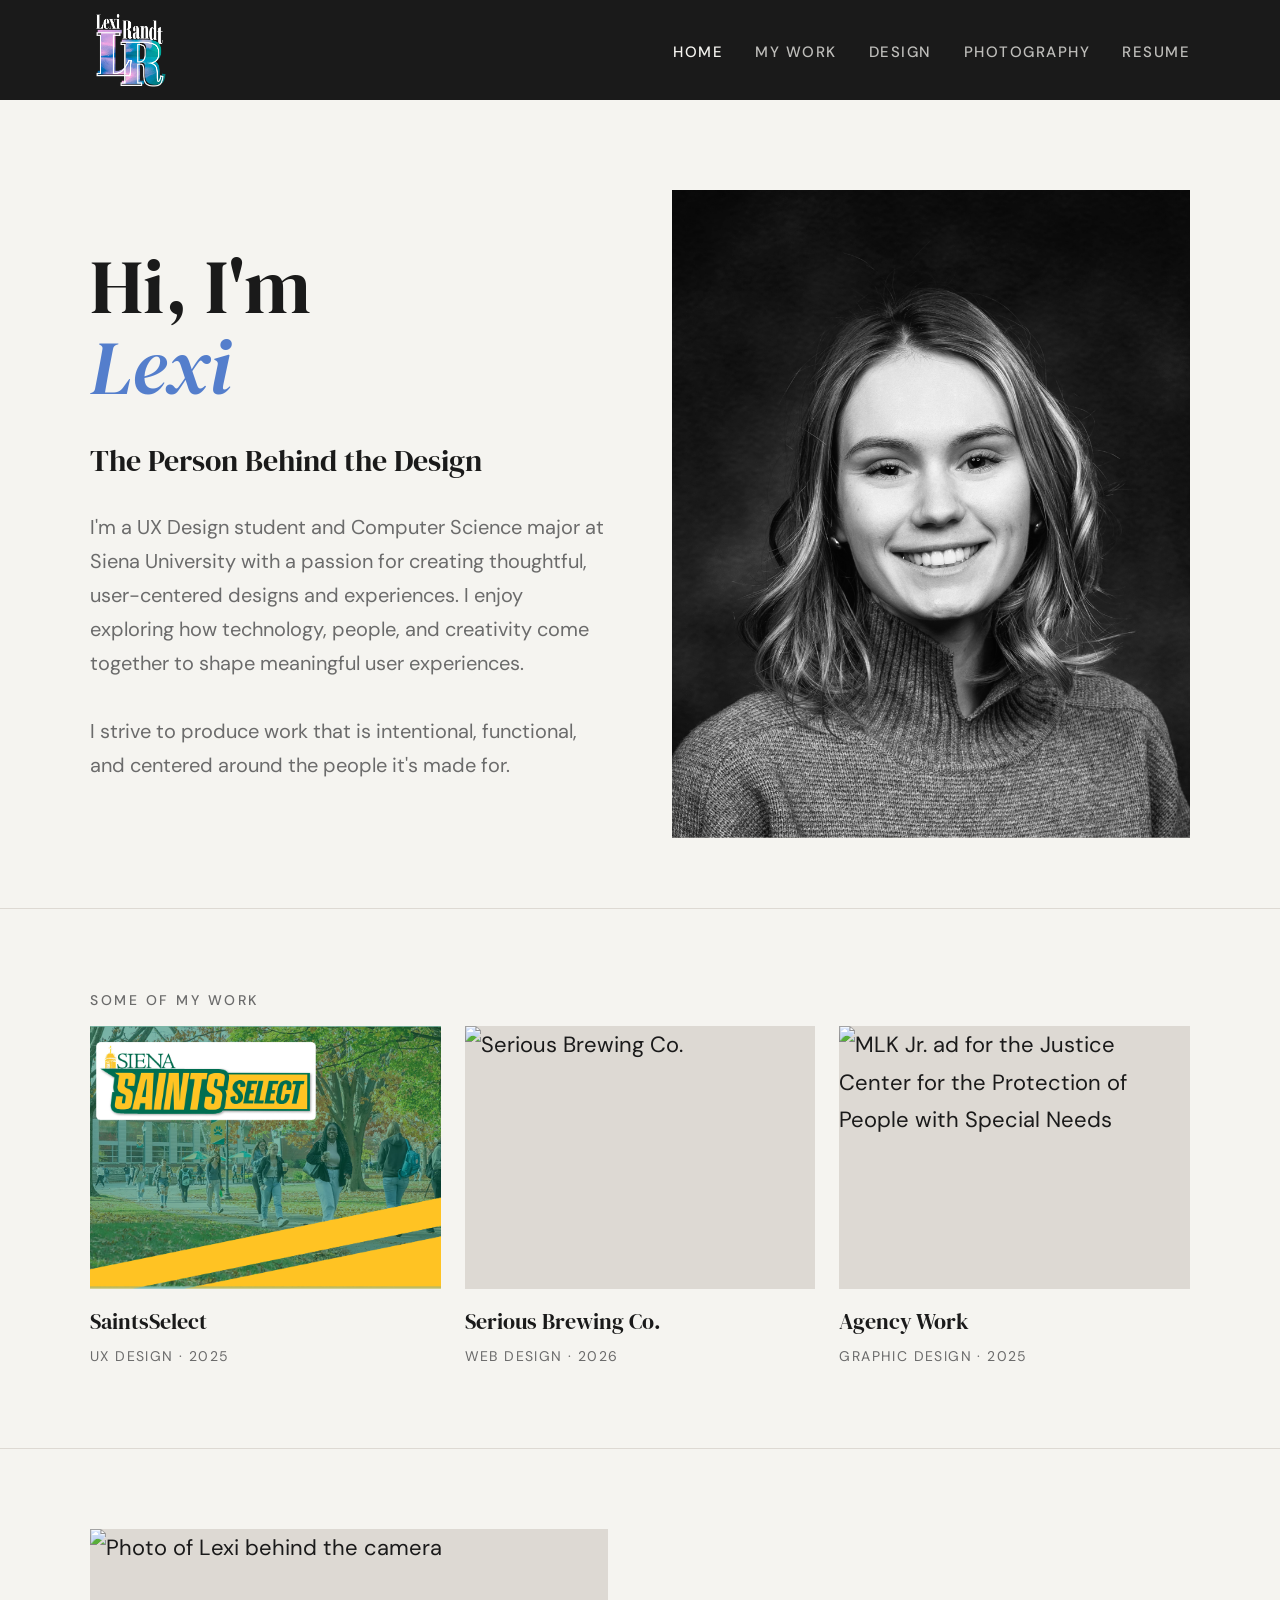
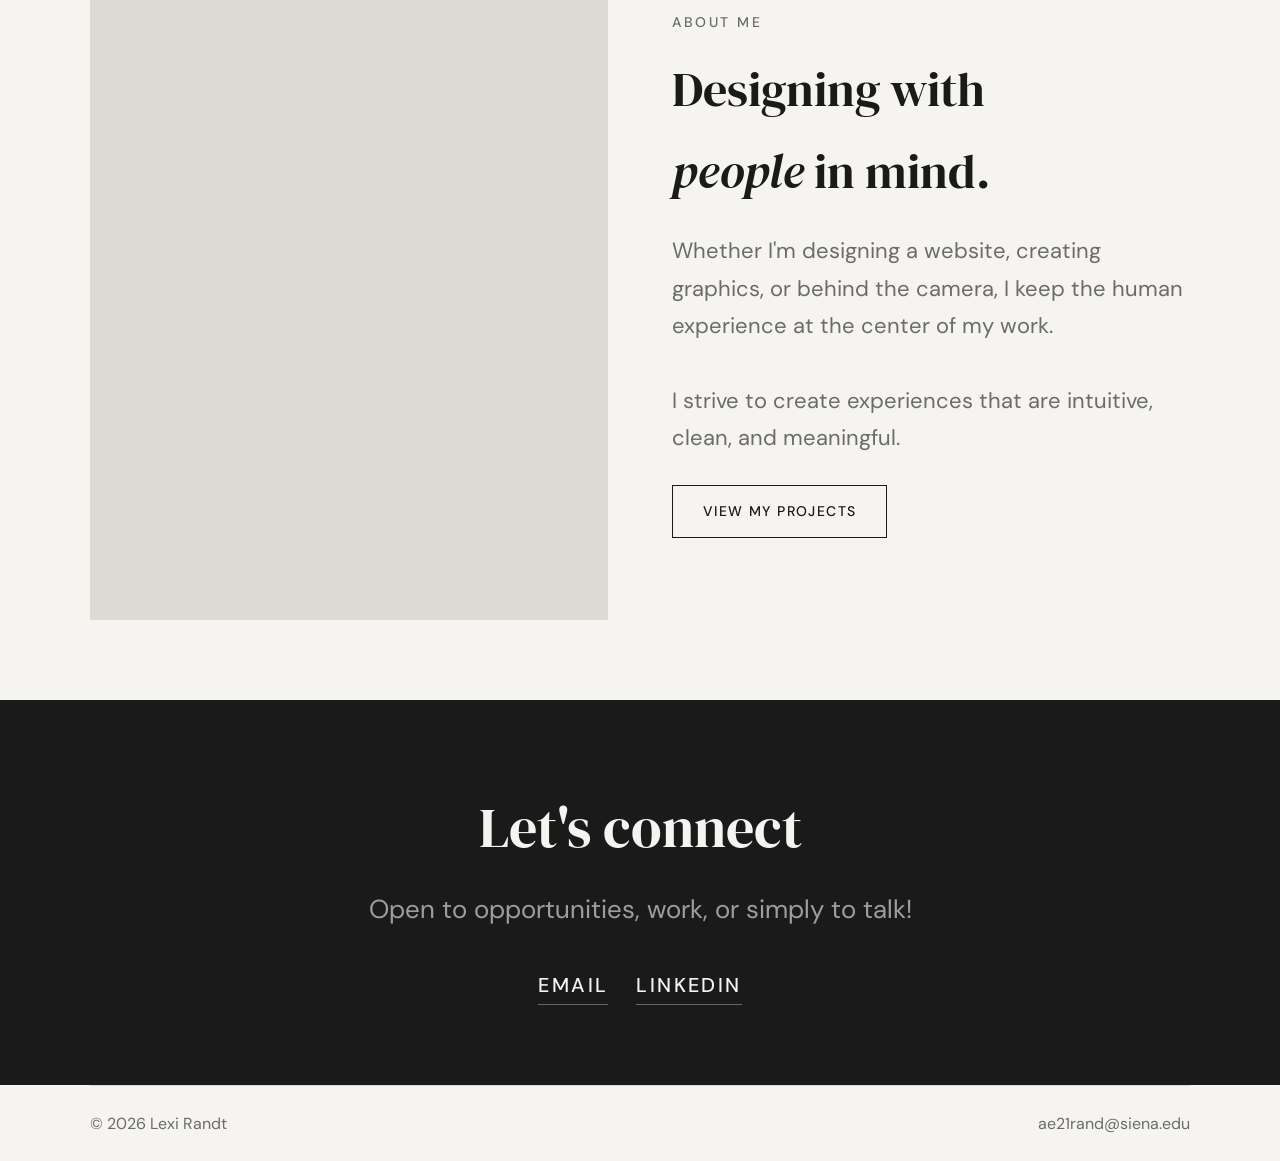
==== index.html @ 67b13022 "Changed to all webp." ====
<!DOCTYPE html>
<html lang="en">

<head>
  <meta charset="UTF-8" />
  <meta name="viewport" content="width=device-width, initial-scale=1.0" />
  <title>Lexi Randt - Portfolio</title>
  <link rel="preconnect" href="https://fonts.googleapis.com" />
  <link rel="preconnect" href="https://fonts.gstatic.com" crossorigin />
  <link
    href="https://fonts.googleapis.com/css2?family=DM+Serif+Display:ital@0;1&family=DM+Sans:wght@300;400;500&display=swap"
    rel="stylesheet" />
  <link rel="stylesheet" href="style.css" />
</head>

<body>

  <!-- Things to fix:
   - add e-mail & LinkedIn logos
   -->


  <!-- ===================== NAVIGATION ===================== -->
  <nav class="nav">
    <div class="nav__inner">

      <a class="nav__logo" href="index.html" aria-label="Home">
        <img src="images/logo.png" alt="Lexi Randt" style="height: 80px; width: auto; display: block;" />
      </a>
      <!-- <a class="nav__logo" href="index.html">Lexi Randt</a> -->

      <ul class="nav__links" id="navLinks">
        <li><a href="index.html">Home</a></li>
        <li><a href="projects.html">My work</a></li>
        <li><a href="graphic-design.html">Design</a></li>
        <li><a href="photography.html">Photography</a></li>
        <li><a href="randt-resume.html">Resume</a></li>
      </ul>
      <button class="nav__toggle" id="navToggle" aria-label="Toggle menu">
        <span></span><span></span><span></span>
      </button>
    </div>
  </nav>


  <!-- ===================== HERO =====================
       Edit: name, tagline, bio, and photo src.
  ================================================== -->
  <section class="hero">
    <div class="container">
      <div class="hero__inner">

        <div class="hero__text">
          <h1 class="hero__name">
            Hi, I'm<br>
            <em>Lexi</em>
          </h1>
          <p class="hero__tagline">The Person Behind the Design</p>
          <p class="hero__bio">
            I'm a UX Design student and Computer Science major at Siena University with a passion for creating
            thoughtful, user-centered designs and experiences. I enjoy exploring how technology, people, and creativity come
            together to shape meaningful user experiences.<br><br>

            I strive to produce work that is intentional, functional, and centered around the people it's made for.
          </p>
        </div>

        <div class="hero__photo">
          <img src="images/Lexi-Headshot.webp" alt="Lexi Randt Headshot Photo" />
        </div>

      </div>
    </div>
  </section>


  <!-- ===================== FEATURED PROJECTS =====================
       A 3-column preview grid. Duplicate a .work-card to add more.
       Each card links to its own project page.
  ============================================================== -->
  <section class="section">
    <div class="container">

      <p class="label">Some of my work</p>

      <div class="work-grid">

        <!-- Project card — duplicate this block for each project -->
        <a class="work-card" href="saints-select.html">
          <div class="work-card__img">
            <img src="images/Hero-Images/SaintsSelect-Hero-Image.webp" alt="SaintsSelect" />
          </div>
          <h2 class="work-card__title">SaintsSelect</h2>
          <p class="work-card__tag">UX Design · 2025</p>
        </a>

        <a class="work-card" href="serious-brewing.html">
          <div class="work-card__img">
            <img src="images/Hero-Images/SB-Hero-Image.webp" alt="Serious Brewing Co." />
          </div>
          <h2 class="work-card__title">Serious Brewing Co.</h2>
          <p class="work-card__tag">Web Design · 2026</p>
        </a>

        <a class="work-card" href="justice-center.html">
          <div class="work-card__img">
            <img src="images/Hero-Images/JC-Hero-Image.webp"
              alt="MLK Jr. ad for the Justice Center for the Protection of People with Special Needs" />
          </div>
          <h2 class="work-card__title">Agency Work</h2>
          <p class="work-card__tag">Graphic Design · 2025</p>
        </a>

      </div>

    </div>
  </section>

  <hr class="divider" />


  <!-- ===================== ABOUT SNIPPET =====================
       Edit: heading, body text, photo, and button link.
  =========================================================== -->
  <section class="section">
    <div class="container">
      <div class="about">

        <div class="about__photo">
          <img src="images/Lexi-taking-photo.webp" alt="Photo of Lexi behind the camera" />
        </div>

        <div>
          <p class="label">About Me</p>
          <h2 class="about__heading">Designing with <br> <i>people</i> in mind.</h2>
          <p class="about__body">
            Whether I'm designing a website, creating graphics, or behind the camera, I keep the human experience at
            the center of my work.<br><br> I strive to create experiences that are intuitive, clean, and meaningful.
          </p>
          <a class="btn" href="projects.html">View my projects</a>
        </div>

      </div>
    </div>
  </section>


  <!-- ===================== CONNECT ===================== -->
  <section class="connect">
    <div class="container">
      <h2 class="connect__heading">Let's connect</h2>
      <p class="connect__sub">Open to opportunities, work, or simply to talk!</p>
      <div class="connect__links">
        <a class="connect__link" href="mailto:ae21rand@siena.edu">Email</a>
        <a class="connect__link" href="https://www.linkedin.com/in/lexi-r-291688350" target="_blank">LinkedIn</a>
      </div>
    </div>
  </section>


  <!-- ===================== FOOTER ===================== -->
  <footer class="footer container">
    <span>© 2026 Lexi Randt</span>
    <a href="mailto:ae21rand@siena.edu">ae21rand@siena.edu</a>
  </footer>


  <script src="main.js"></script>
</body>

</html>
---- style.css ----
/* ============================================================
   DESIGN TOKENS
   Edit these to restyle the whole site at once.
============================================================ */
:root {
  --color-bg:       #f5f4f0;
  --color-text:     #1a1a1a;
  --color-muted:    #6b6b6b;
  --color-accent:   #547ecc;
  --color-border:   #ddd9d3;
  --color-nav-bg:   #1a1a1a;
  --color-nav-text: #f5f4f0;

  --font-display: 'DM Serif Display', Georgia, serif;
  --font-body:    'DM Sans', system-ui, sans-serif;

  --width-wide: 1100px;  /* homepage, nav, projects grid */
  --width-text:  740px;  /* case study body text */
  --nav-height:   100px;
  --gap-section:  80px;
}


/* ============================================================
   RESET & BASE
============================================================ */
*, *::before, *::after { box-sizing: border-box; margin: 0; padding: 0; }
html { scroll-behavior: smooth; }
body {
  font-family: var(--font-body);
  background: var(--color-bg);
  color: var(--color-text);
  font-size: 22px;
  line-height: 1.7;
}
img { display: block; max-width: 100%; }
a   { color: var(--color-accent); text-decoration: none; }
a:hover { text-decoration: underline; }


/* ============================================================
   LAYOUT UTILITIES
============================================================ */
.container      { width: 90%; max-width: var(--width-wide); margin: 0 auto; }
.container--text { width: 90%; max-width: var(--width-text); margin: 0 auto; }
.section        { padding: var(--gap-section) 0; }
.divider        { border: none; border-top: 1px solid var(--color-border); }
.label {
  font-size: 14px;
  font-weight: 500;
  letter-spacing: 0.18em;
  text-transform: uppercase;
  color: var(--color-muted);
  margin-bottom: 14px;
}


/* ============================================================
   NAVIGATION
   Copy this HTML block to every page — styles live here.

   <nav class="nav">
     <div class="nav__inner">
       <a class="nav__logo" href="index.html">Your Name</a>
       <ul class="nav__links" id="navLinks">
         <li><a href="index.html">Home</a></li>
         <li><a href="projects.html">Projects</a></li>
         <li><a href="photography.html">Photography</a></li>
       </ul>
       <button class="nav__toggle" id="navToggle" aria-label="Toggle menu">
         <span></span><span></span><span></span>
       </button>
     </div>
   </nav>
============================================================ */
.nav {
  position: sticky;
  top: 0;
  z-index: 100;
  height: var(--nav-height);
  background: var(--color-nav-bg);
  display: flex;
  align-items: center;
}
.nav__inner {
  display: flex;
  align-items: center;
  justify-content: space-between;
  width: 90%;
  max-width: var(--width-wide);
  margin: 0 auto;
}
.nav__logo {
  display: flex;
  align-items: center;
  flex-shrink: 0;
}
/* Favicon / logo image in the navbar */
.nav__logo img {
  height: 36px;       /* adjust to taste */
  width: auto;
  display: block;
  /*filter: brightness(0) invert(1);  makes a dark image white — remove if your logo is already light */
}
.nav__logo:hover { opacity: 0.8; text-decoration: none; }
.nav__links { display: flex; gap: 32px; list-style: none; }
.nav__links a {
  font-size: 15px;
  font-weight: 500;
  letter-spacing: 0.1em;
  text-transform: uppercase;
  color: var(--color-nav-text);
  opacity: 0.75;
  transition: opacity 0.2s;
}
.nav__links a:hover,
.nav__links a.active { opacity: 1; text-decoration: none; }
.nav__toggle {
  display: none;
  flex-direction: column;
  gap: 5px;
  background: none;
  border: none;
  cursor: pointer;
  padding: 4px;
}
.nav__toggle span { display: block; width: 22px; height: 2px; background: var(--color-nav-text); }


/* ============================================================
   BUTTON
   <a class="btn" href="...">Label</a>
   Add .btn--light on dark backgrounds.
============================================================ */
.btn {
  display: inline-block;
  font-size: 14px;
  font-weight: 500;
  letter-spacing: 0.1em;
  text-transform: uppercase;
  padding: 14px 30px;
  border: 1.5px solid currentColor;
  color: var(--color-text);
  background: transparent;
  transition: background 0.2s, color 0.2s;
  cursor: pointer;
}
.btn:hover { background: var(--color-text); color: var(--color-bg); text-decoration: none; }
.btn--light { color: var(--color-bg); }
.btn--light:hover { background: var(--color-bg); color: var(--color-text); }


/* ============================================================
   CONNECT SECTION
   Copy this HTML block to every page.

   <section class="connect">
     <div class="container">
       <h2 class="connect__heading">Let's connect</h2>
       <p class="connect__sub">Open to opportunities, collabs, or just a chat 👋</p>
       <div class="connect__links">
         <a class="connect__link" href="mailto:you@email.com">Email</a>
         <a class="connect__link" href="https://linkedin.com/in/yourhandle" target="_blank">LinkedIn</a>
         <a class="connect__link" href="https://instagram.com/yourhandle" target="_blank">Instagram</a>
       </div>
     </div>
   </section>
============================================================ */
.connect {
  background: var(--color-text);
  color: var(--color-bg);
  padding: var(--gap-section) 0;
  text-align: center;
}
.connect__heading {
  font-family: var(--font-display);
  font-size: clamp(26px, 5vw, 56px);
  font-weight: 400;
  margin-bottom: 12px;
}
.connect__sub { font-size: 26px; opacity: 0.6; margin-bottom: 36px; }
.connect__links { display: flex; justify-content: center; gap: 28px; flex-wrap: wrap; }
.connect__link {
  font-size: 20px;
  font-weight: 500;
  letter-spacing: 0.12em;
  text-transform: uppercase;
  color: var(--color-bg);
  border-bottom: 1px solid rgba(245, 244, 240, 0.35);
  padding-bottom: 2px;
  transition: border-color 0.2s;
}
.connect__link:hover { border-color: var(--color-bg); text-decoration: none; }


/* ============================================================
   FOOTER
   Copy this HTML block to every page.

   <footer class="footer container">
     <span>© 2024 Your Name</span>
     <a href="mailto:you@email.com">you@email.com</a>
   </footer>
============================================================ */
.footer {
  display: flex;
  align-items: center;
  justify-content: space-between;
  padding: 24px 0;
  border-top: 1px solid var(--color-border);
  font-size: 16px;
  color: var(--color-muted);
}
.footer a { color: var(--color-muted); }
.footer a:hover { color: var(--color-text); text-decoration: none; }


/* ============================================================
   PLACEHOLDER
   Use while waiting for real images.
   <div class="img-placeholder">Label</div>
============================================================ */
.img-placeholder {
  background: linear-gradient(135deg, #e8e4dc, #d4cfc6);
  display: flex;
  align-items: center;
  justify-content: center;
  font-size: 15px;
  letter-spacing: 0.06em;
  color: var(--color-muted);
  min-height: 260px;
  width: 100%;
}


/* ============================================================
   HOME — HERO
   Two-column: text left, photo right.
============================================================ */
.hero {
  padding: 90px 0 70px;
  border-bottom: 1px solid var(--color-border);
}
.hero__inner {
  display: grid;
  grid-template-columns: 1fr 1fr;
  gap: 64px;
  align-items: center;
}
.hero__name {
  font-family: var(--font-display);
  font-size: clamp(40px, 6vw, 80px);
  font-weight: 400;
  line-height: 1.05;
  margin-bottom: 28px;
}
.hero__name em { font-style: italic; color: var(--color-accent); }
.hero__tagline {
  font-family: var(--font-display);
  font-size: clamp(20px, 2.5vw, 30px);
  font-weight: 400;
  margin-bottom: 24px;
}
.hero__bio { font-size: 20px; color: var(--color-muted); }
.hero__photo {
  aspect-ratio: 4 / 5;
  overflow: hidden;
  background: var(--color-border);
}
.hero__photo img { width: 100%; height: 100%; object-fit: cover; }


/* ============================================================
   HOME — WORK PREVIEW GRID
   A 3-column grid of project cards linking to projects.html
   or directly to individual project pages.
============================================================ */
.work-grid {
  display: grid;
  grid-template-columns: repeat(3, 1fr);
  gap: 24px;
}
.work-card { display: block; color: inherit; text-decoration: none; }
.work-card:hover .work-card__img img { transform: scale(1.04); }
.work-card__img {
  aspect-ratio: 4 / 3;
  overflow: hidden;
  background: var(--color-border);
  margin-bottom: 14px;
}
.work-card__img img { width: 100%; height: 100%; object-fit: cover; transition: transform 0.5s ease; }
.work-card__title { font-family: var(--font-display); font-size: 22px; font-weight: 400; margin-bottom: 4px; }
.work-card__tag   { font-size: 14px; letter-spacing: 0.1em; text-transform: uppercase; color: var(--color-muted); }


/* ============================================================
   HOME — ABOUT SNIPPET
============================================================ */
.about { display: grid; grid-template-columns: 1fr 1fr; gap: 64px; align-items: center; }
.about__heading { font-family: var(--font-display); font-size: clamp(28px, 4vw, 48px); font-weight: 400; margin-bottom: 20px; }
.about__body    { color: var(--color-muted); margin-bottom: 28px; }
.about__photo   { aspect-ratio: 3 / 4; overflow: hidden; background: var(--color-border); }
.about__photo img { width: 100%; height: 100%; object-fit: cover; }


/* ============================================================
   PROJECTS PAGE — page header
============================================================ */
.page-header {
  padding: 64px 0 48px;
  border-bottom: 1px solid var(--color-border);
}
.page-header h1 {
  font-family: var(--font-display);
  font-size: clamp(40px, 7vw, 80px);
  font-weight: 400;
  line-height: 1.05;
}
.page-header p {
  font-size: 16px;
  color: var(--color-muted);
  margin-top: 16px;
  max-width: 480px;
}


/* ============================================================
   PROJECTS PAGE — project list
   Each card is a full-width row: image left, text right.
   Duplicate .project-card blocks to add more projects.
============================================================ */
.project-list {
  display: flex;
  flex-direction: column;
}

.project-card {
  display: grid;
  grid-template-columns: 1fr 1fr;
  gap: 0;
  border-bottom: 1px solid var(--color-border);
  text-decoration: none;
  color: inherit;
  transition: background 0.2s;
}
.project-card:first-child { border-top: 1px solid var(--color-border); }
.project-card:hover { background: rgba(0,0,0,0.02); }
.project-card:hover .project-card__img img { transform: scale(1.03); }

.project-card__img {
  aspect-ratio: 16 / 9;
  overflow: hidden;
  background: var(--color-border);
}
.project-card__img img { width: 100%; height: 100%; object-fit: cover; transition: transform 0.5s ease; }

.project-card__info {
  display: flex;
  flex-direction: column;
  justify-content: center;
  padding: 48px 56px;
}
.project-card__date {
  font-size: 16px;
  font-weight: 500;
  letter-spacing: 0.18em;
  text-transform: uppercase;
  color: var(--color-muted);
  margin-bottom: 12px;
}
.project-card__title {
  font-family: var(--font-display);
  font-size: clamp(26px, 3vw, 40px);
  font-weight: 400;
  line-height: 1.15;
  margin-bottom: 16px;
}
.project-card__desc {
  font-size: 15px;
  color: var(--color-muted);
  line-height: 1.7;
  margin-bottom: 24px;
}
.project-card__link {
  font-size: 12px;
  font-weight: 500;
  letter-spacing: 0.12em;
  text-transform: uppercase;
  color: var(--color-accent);
  display: flex;
  align-items: center;
  gap: 6px;
}
.project-card__link::after { content: '→'; }

/* Alternate: image on right for even-numbered cards */
.project-card:nth-child(even) .project-card__img  { order: 2; }
.project-card:nth-child(even) .project-card__info { order: 1; }


/* ============================================================
   PROJECT CASE STUDY — hero image
============================================================ */
.project-hero { width: 100%; max-height: 500px; overflow: hidden; background: var(--color-border); }
.project-hero img { width: 100%; height: 100%; object-fit: cover; }


/* ============================================================
   PROJECT CASE STUDY — title & meta
============================================================ */
.project-title { padding: 60px 0 48px; border-bottom: 1px solid var(--color-border); }
.project-title h1 {
  font-family: var(--font-display);
  font-size: clamp(36px, 6vw, 64px);
  font-weight: 400;
  line-height: 1.1;
  margin-bottom: 32px;
}
.project-meta { display: grid; grid-template-columns: 1fr 1fr; gap: 32px; }
.project-meta__overview { font-size: 18px; color: var(--color-muted); line-height: 1.75; }
.project-meta__details  { font-size: 16px; color: var(--color-muted); line-height: 1.9; }
.project-meta__details strong {
  display: block;
  font-size: 16px;
  font-weight: 500;
  letter-spacing: 0.15em;
  text-transform: uppercase;
  color: var(--color-text);
  margin-top: 20px;
  margin-bottom: 2px;
}
.project-meta__details strong:first-child { margin-top: 0; }


/* ============================================================
   PROJECT CASE STUDY — pull quote
============================================================ */
.pull-quote {
  padding: 64px 0;
  border-top: 1px solid var(--color-border);
  border-bottom: 1px solid var(--color-border);
}
.pull-quote blockquote {
  font-family: var(--font-display);
  font-size: clamp(24px, 4vw, 40px);
  font-style: italic;
  font-weight: 400;
  line-height: 1.3;
  max-width: 680px;
  margin: 0 auto;
  text-align: center;
}
.pull-quote blockquote::before { content: '\201C'; color: var(--color-accent); font-size: 1.2em; vertical-align: -0.2em; margin-right: 4px; }
.pull-quote blockquote::after  { content: '\201D'; color: var(--color-accent); font-size: 1.2em; vertical-align: -0.2em; margin-left: 4px; }
.pull-quote cite {
  display: block;
  margin-top: 20px;
  font-style: normal;
  font-size: 17px;
  letter-spacing: 0.1em;
  text-transform: uppercase;
  color: var(--color-muted);
}


/* ============================================================
   PROJECT CASE STUDY — body text (prose)
   Wrap all written content in <div class="prose">
============================================================ */
.prose h2 {
  font-family: var(--font-display);
  font-size: clamp(22px, 3vw, 32px);
  font-weight: 400;
  line-height: 1.25;
  margin-top: 56px;
  margin-bottom: 18px;
}
.prose h2:first-child { margin-top: 0; }
.prose p  { color: var(--color-muted); margin-bottom: 20px; line-height: 1.8; }
.prose ul { list-style: none; padding: 0; margin-bottom: 20px; }
.prose ul li {
  position: relative;
  padding-left: 20px;
  color: var(--color-muted);
  margin-bottom: 10px;
}
.prose ul li::before { content: '—'; position: absolute; left: 0; color: var(--color-accent); }
.prose strong { color: var(--color-text); font-weight: 500; }


/* ============================================================
   PROJECT CASE STUDY — image layouts

   A) .img-full       — spans full page width
   B) .img-contained  — stays within the text column
   C) .img-pair       — two images side by side
   .img-caption       — caption under any image block
============================================================ */
.img-full { width: 100%; overflow: hidden; background: var(--color-border); margin: 44px 0; }
.img-full img { width: 100%; object-fit: cover; }

.img-contained { overflow: hidden; background: var(--color-border); margin: 44px 0; }
.img-contained img { width: 100%; object-fit: cover; }

.img-pair { display: grid; grid-template-columns: 1fr 1fr; gap: 16px; margin: 44px 0; }
.img-pair__item { overflow: hidden; background: var(--color-border); }
.img-pair__item img { width: 100%; height: 100%; object-fit: cover; }

.img-caption {
  font-size: 13px;
  color: var(--color-muted);
  text-align: center;
  margin-top: -28px;
  margin-bottom: 44px;
}


/* ============================================================
   PROJECT CASE STUDY — next project link
============================================================ */
.next-project {
  display: flex;
  align-items: center;
  justify-content: space-between;
  gap: 32px;
  padding: 56px 0;
  border-top: 1px solid var(--color-border);
}
.next-project a { text-decoration: none; }
.next-project__label {
  font-size: 14px;
  font-weight: 500;
  letter-spacing: 0.18em;
  text-transform: uppercase;
  color: var(--color-muted);
  margin-bottom: 8px;
}
.next-project__title {
  font-family: var(--font-display);
  font-size: clamp(24px, 4vw, 40px);
  font-weight: 400;
  color: var(--color-text);
  transition: color 0.2s;
}
.next-project a:hover .next-project__title { color: var(--color-accent); }
.next-project__arrow { font-size: 32px; color: var(--color-accent); flex-shrink: 0; }


/* ============================================================
   PHOTOGRAPHY PAGE
============================================================ */

/* Page header */
.photo-header {
  padding: 64px 0 48px;
  border-bottom: 1px solid var(--color-border);
}
.photo-header h1 {
  font-family: var(--font-display);
  font-size: clamp(40px, 7vw, 80px);
  font-weight: 400;
  line-height: 1.05;
}
.photo-header p {
  font-size: 22px;
  color: var(--color-muted);
  margin-top: 16px;
  max-width: 480px;
}

/* ── Category section ──────────────────────────────────────
   Each .photo-section groups a set of rows under a label.
   Duplicate the whole block to add a new category.
──────────────────────────────────────────────────────────── */
.photo-section {
  padding: 72px 0 0;
}
.photo-section:last-of-type {
  padding-bottom: 80px;
}

/* Category label + optional count */
.photo-section__header {
  display: flex;
  align-items: baseline;
  gap: 14px;
  margin-bottom: 32px;
  padding-bottom: 14px;
  border-bottom: 1px solid var(--color-border);
}
.photo-section__title {
  font-family: var(--font-display);
  font-size: clamp(24px, 3vw, 32px);
  font-weight: 400;
  line-height: 1;
}
.photo-section__count {
  font-size: 16px;
  font-weight: 500;
  letter-spacing: 0.14em;
  text-transform: uppercase;
  color: var(--color-muted);
}

/* ── Rows ──────────────────────────────────────────────────
   Each .photo-row is one horizontal unit.

   ONE image (full width):
     <div class="photo-row">
       <div class="photo-item"> … </div>
     </div>

   TWO images side by side:
     <div class="photo-row photo-row--two">
       <div class="photo-item"> … </div>
       <div class="photo-item"> … </div>
     </div>

   Gap between rows is controlled by --photo-gap.
──────────────────────────────────────────────────────────── */
.photo-rows {
  --photo-gap: 10px;
  display: flex;
  flex-direction: column;
  gap: var(--photo-gap);
}

.photo-row {
  display: grid;
  grid-template-columns: 1fr;
  gap: var(--photo-gap);
}
.photo-row--two {
  grid-template-columns: 1fr 1fr;
}

/* Individual photo cell — height controlled by aspect-ratio
   inline style on the .photo-item itself, e.g.:
     style="aspect-ratio: 3/2"   (landscape)
     style="aspect-ratio: 1/1"   (square)
     style="aspect-ratio: 2/3"   (portrait)
   Omit the style entirely to let the image's natural
   proportions determine the height. */
.photo-item {
  background: var(--color-border);
  position: relative;
  cursor: zoom-in;
  overflow: hidden;
}
/* Natural aspect ratio — image sets its own height */
.photo-item img {
  width: 100%;
  height: auto;
  display: block;
  transition: transform 0.55s ease;
}
.photo-item:hover img { transform: scale(1.025); }

/* ── Lightbox ───────────────────────────────────────────────
   Opens when any .photo-item is clicked.
   Close by clicking the backdrop, the × button, or Escape.
──────────────────────────────────────────────────────────── */
.photo-lightbox {
  display: none;
  position: fixed;
  inset: 0;
  z-index: 200;
  background: rgba(10, 10, 10, 0.95);
  align-items: center;
  justify-content: center;
  padding: 24px;
}
.photo-lightbox.is-open { display: flex; }

.photo-lightbox__img {
  max-width: 92vw;
  max-height: 92vh;
  width: auto;
  height: auto;
  object-fit: contain;
  display: block;
  box-shadow: 0 32px 80px rgba(0,0,0,0.6);
  cursor: default;
}

/* Caption under the image in the lightbox */
.photo-lightbox__caption {
  position: fixed;
  bottom: 24px;
  left: 50%;
  transform: translateX(-50%);
  color: rgba(245,244,240,0.6);
  font-size: 13px;
  letter-spacing: 0.06em;
  white-space: nowrap;
  pointer-events: none;
}

/* Prev / Next arrows */
.photo-lightbox__prev,
.photo-lightbox__next {
  position: fixed;
  top: 50%;
  transform: translateY(-50%);
  background: none;
  border: none;
  color: rgba(245,244,240,0.5);
  font-size: 36px;
  line-height: 1;
  cursor: pointer;
  padding: 16px;
  transition: color 0.2s;
  z-index: 201;
  user-select: none;
}
.photo-lightbox__prev { left: 12px; }
.photo-lightbox__next { right: 12px; }
.photo-lightbox__prev:hover,
.photo-lightbox__next:hover { color: #f5f4f0; }

/* Close button */
.photo-lightbox__close {
  position: fixed;
  top: 18px;
  right: 22px;
  background: none;
  border: none;
  color: rgba(245,244,240,0.6);
  font-size: 32px;
  line-height: 1;
  cursor: pointer;
  z-index: 201;
  transition: color 0.2s;
}
.photo-lightbox__close:hover { color: #f5f4f0; }

/* Optional caption — shown on hover at bottom of image */
.photo-item__caption {
  position: absolute;
  bottom: 0; left: 0; right: 0;
  padding: 10px 14px;
  background: rgba(26,26,26,0.55);
  color: #f5f4f0;
  font-size: 20px;
  letter-spacing: 0.04em;
  opacity: 0;
  transition: opacity 0.3s ease;
}
.photo-item:hover .photo-item__caption { opacity: 1; }



/* ============================================================
   GRAPHIC DESIGN PAGE — header
============================================================ */
.design-header {
  padding: 64px 0 48px;
  border-bottom: 1px solid var(--color-border);
}
.design-header h1 {
  font-family: var(--font-display);
  font-size: clamp(40px, 7vw, 80px);
  font-weight: 400;
  line-height: 1.05;
}
.design-header p {
  font-size: 22px;
  color: var(--color-muted);
  margin-top: 16px;
  max-width: 480px;
}


/* ============================================================
   GRAPHIC DESIGN PAGE — scroll feed
   A centred single-column feed. Each .design-piece is one
   item: image on top, caption below. Images display at their
   natural proportions — no cropping.

   Click any image to open the shared lightbox (same one used
   on the photography page — styles live in the photo-lightbox
   block above).
============================================================ */
.design-feed {
  max-width: 780px;       /* comfortable reading / viewing width */
  margin: 0 auto;
  padding: 64px 5% 80px;
  display: flex;
  flex-direction: column;
  gap: 72px;              /* space between pieces */
}

/* One piece: image + caption */
.design-piece {
  display: flex;
  flex-direction: column;
  gap: 16px;
}

/* The image — natural size, click to zoom */
.design-piece__img {
  cursor: zoom-in;
  overflow: hidden;
  background: var(--color-border);
  position: relative;
}
.design-piece__img img {
  width: 100%;
  height: auto;           /* natural proportions, no cropping */
  display: block;
  transition: transform 0.45s ease;
}
.design-piece__img:hover img { transform: scale(1.02); }

/* Subtle zoom hint on hover */
.design-piece__img::after {
  content: 'Click to enlarge';
  position: absolute;
  bottom: 12px;
  right: 14px;
  font-size: 14px;
  letter-spacing: 0.1em;
  text-transform: uppercase;
  color: #f5f4f0;
  background: rgba(26,26,26,0.55);
  padding: 5px 10px;
  opacity: 0;
  transition: opacity 0.3s ease;
  pointer-events: none;
}
.design-piece__img:hover::after { opacity: 1; }

/* Caption row: title left, tags right */
.design-piece__caption {
  display: flex;
  align-items: baseline;
  justify-content: space-between;
  gap: 16px;
  padding-top: 4px;
  border-top: 1px solid var(--color-border);
}
.design-piece__title {
  font-family: var(--font-display);
  font-size: 20px;
  font-weight: 400;
  color: var(--color-text);
}
.design-piece__meta {
  font-size: 14px;
  letter-spacing: 0.1em;
  text-transform: uppercase;
  color: var(--color-muted);
  white-space: nowrap;
  flex-shrink: 0;
}
/* Optional longer description below the title/meta row */
.design-piece__desc {
  font-size: 14px;
  color: var(--color-muted);
  line-height: 1.65;
  margin-top: 6px;
}

/* Section divider label inside the feed */
.design-feed__section {
  display: flex;
  align-items: center;
  gap: 16px;
  margin-bottom: -32px;   /* pull it closer to the first item after it */
}
.design-feed__section h2 {
  font-family: var(--font-display);
  font-size: clamp(20px, 2.5vw, 28px);
  font-weight: 400;
  white-space: nowrap;
}
.design-feed__section::after {
  content: '';
  flex: 1;
  height: 1px;
  background: var(--color-border);
}

/* ============================================================
   RESUME PAGE
============================================================ */

/* Page header */
.resume-header {
  padding: 64px 0 48px;
  border-bottom: 1px solid var(--color-border);
  display: flex;
  align-items: flex-end;
  justify-content: space-between;
  gap: 24px;
  flex-wrap: wrap;
}
.resume-header h1 {
  font-family: var(--font-display);
  font-size: clamp(40px, 7vw, 80px);
  font-weight: 400;
  line-height: 1;
}
.resume-header__download {
  font-size: 15px;
  font-weight: 500;
  letter-spacing: 0.1em;
  text-transform: uppercase;
  color: var(--color-muted);
  display: flex;
  align-items: center;
  gap: 6px;
  flex-shrink: 0;
  transition: color 0.2s;
}
.resume-header__download::before { content: '↓'; }
.resume-header__download:hover { color: var(--color-accent); text-decoration: none; }

/* PDF viewer — fills a comfortable portion of the viewport */
.resume-viewer {
  padding: 56px 0 80px;
}
.resume-viewer__frame {
  display: block;
  width: 100%;
  height: 85vh;         /* tall enough to read comfortably */
  min-height: 500px;
  border: 1px solid var(--color-border);
  background: #fff;
}

/* Fallback shown when the browser can't embed the PDF */
.resume-viewer__fallback {
  display: none;
  padding: 48px 32px;
  border: 1px solid var(--color-border);
  text-align: center;
}
.resume-viewer__fallback p {
  color: var(--color-muted);
  margin-bottom: 20px;
}


/* ============================================================
   TALL IMAGE PAGE
   For displaying a long vertical JPEG / PNG (e.g. a resume
   exported as an image, an infographic, a mood board).
============================================================ */
.tall-header {
  padding: 64px 0 48px;
  border-bottom: 1px solid var(--color-border);
  display: flex;
  align-items: flex-end;
  justify-content: space-between;
  gap: 24px;
  flex-wrap: wrap;
}
.tall-header h1 {
  font-family: var(--font-display);
  font-size: clamp(40px, 7vw, 80px);
  font-weight: 400;
  line-height: 1;
}
.tall-header__download {
  font-size: 15px;
  font-weight: 500;
  letter-spacing: 0.1em;
  text-transform: uppercase;
  color: var(--color-muted);
  display: flex;
  align-items: center;
  gap: 6px;
  flex-shrink: 0;
  transition: color 0.2s;
}
.tall-header__download::before { content: '↓'; }
.tall-header__download:hover { color: var(--color-accent); text-decoration: none; }

/* The image sits in a centred column, scrolls naturally */
.tall-viewer {
  padding: 56px 0 80px;
}
.tall-viewer__img {
  display: block;
  width: 100%;
  max-width: 900px;      /* comfortable reading width — adjust freely */
  height: auto;          /* natural height — no cropping */
  margin: 0 auto;
  border: 1px solid var(--color-border);
  box-shadow: 0 8px 40px rgba(0,0,0,0.08);
}


/* ============================================================
   RESPONSIVE — mobile at 768px
============================================================ */
@media (max-width: 768px) {
  :root { --gap-section: 56px; }

  /* Nav */
  .nav__links { display: none; }
  .nav__links.is-open {
    display: flex;
    flex-direction: column;
    position: absolute;
    top: var(--nav-height);
    left: 0; right: 0;
    background: var(--color-nav-bg);
    padding: 24px 5%;
    gap: 20px;
  }
  .nav__toggle { display: flex; }

  /* Home */
  .hero__inner  { grid-template-columns: 1fr; }
  .hero__photo  { order: -1; aspect-ratio: 4 / 3; }
  .work-grid    { grid-template-columns: 1fr; }
  .about        { grid-template-columns: 1fr; }
  .about__photo { order: -1; aspect-ratio: 4 / 3; }

  /* Projects list */
  .project-card {
    grid-template-columns: 1fr;
  }
  .project-card:nth-child(even) .project-card__img  { order: 0; }
  .project-card:nth-child(even) .project-card__info { order: 0; }
  .project-card__info { padding: 28px 24px; }

  /* Case study */
  .project-meta { grid-template-columns: 1fr; }
  .img-pair     { grid-template-columns: 1fr; }
  .next-project { flex-direction: column; align-items: flex-start; }

  /* Photography */
  .photo-row--two { grid-template-columns: 1fr; }
  .photo-section__header { flex-direction: column; gap: 4px; }

  /* Graphic design */
  .design-feed { padding: 40px 0 64px; }
  .design-piece__caption { flex-direction: column; gap: 4px; }
  .design-piece__meta { white-space: normal; }

  
  /* ----------- BACK TO TOP --------------- */
.back-to-top {
  display: inline-block;
  margin-top: 1rem;
  color: #006b54;
  text-decoration: underline;
  font-size: 20px;
  transition: color 0.2s ease;
  text-decoration: none;
  color: #202123;
}

.back-to-top:hover {
  color: #202123;
  cursor: pointer;
}
}
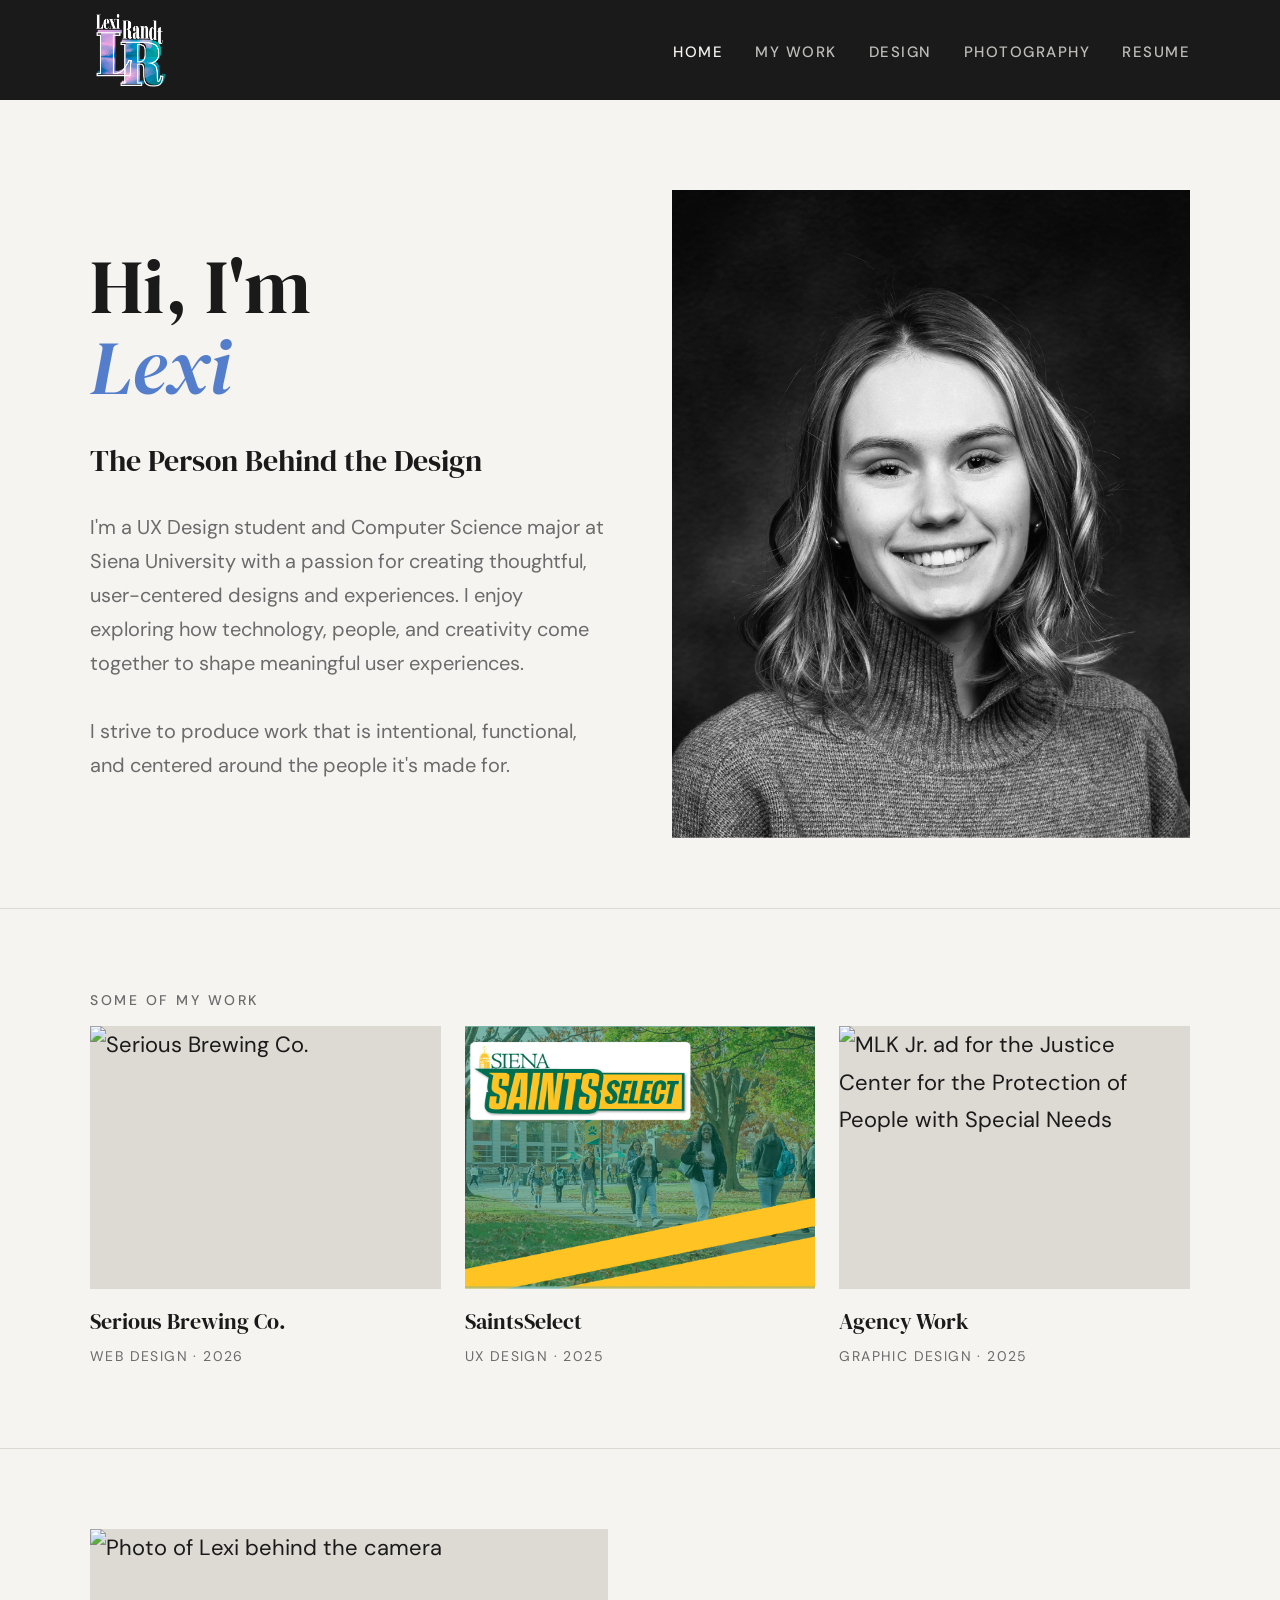
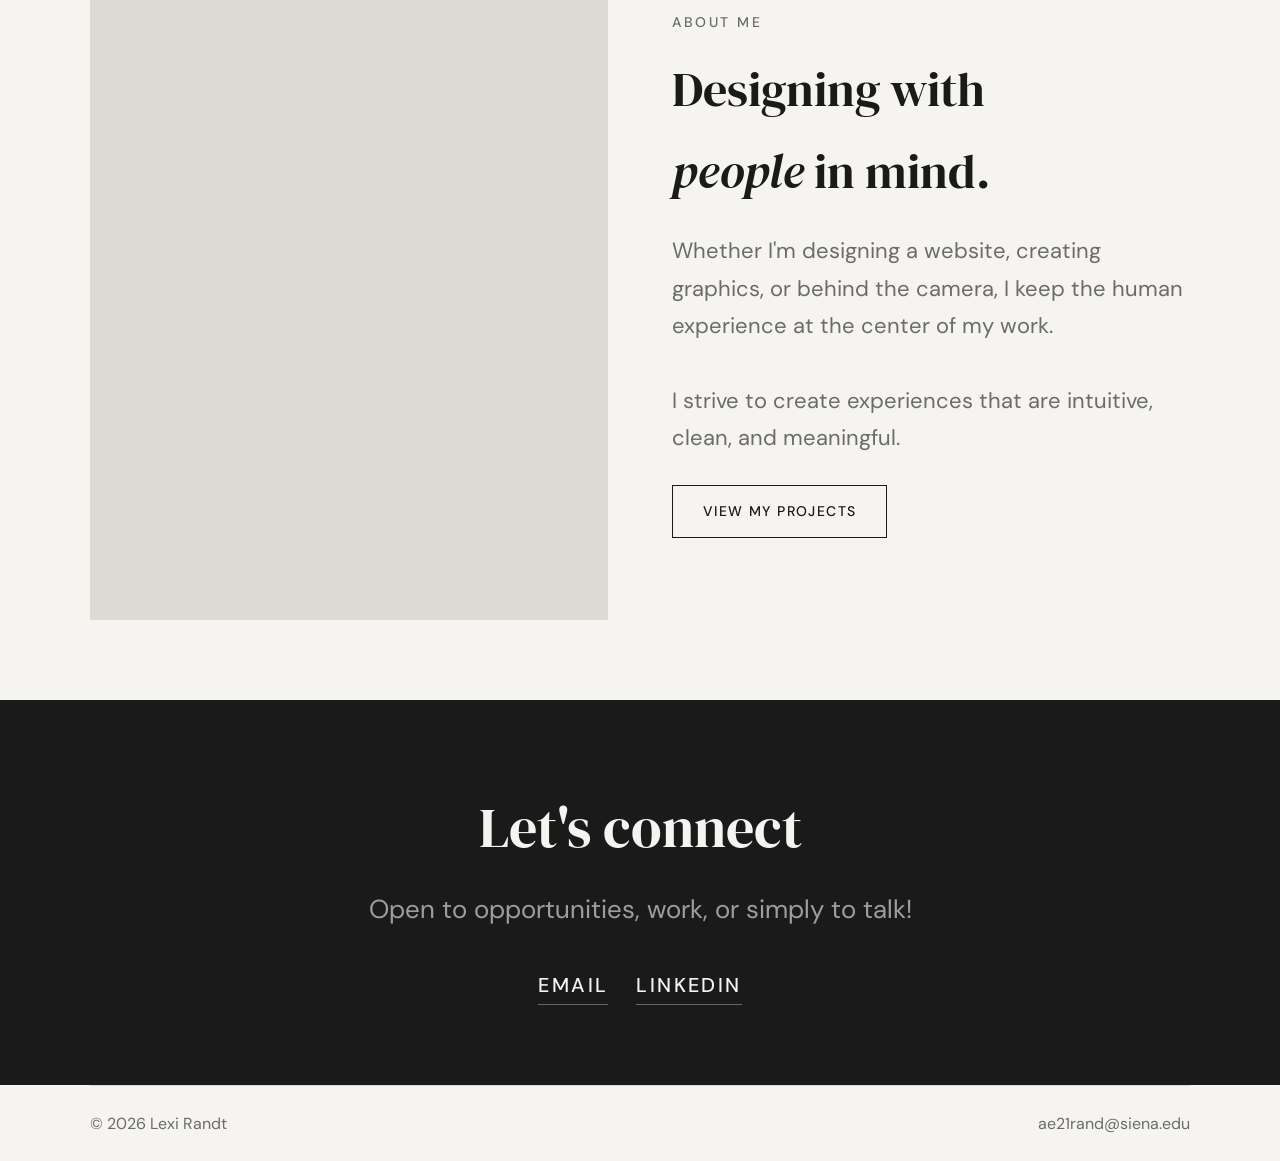
==== commit a2f28e47: "Switched order of projects" ====
--- a/index.html
+++ b/index.html
@@ -85,21 +85,20 @@
 
       <div class="work-grid">
 
-        <!-- Project card — duplicate this block for each project -->
+        <a class="work-card" href="serious-brewing.html">
+          <div class="work-card__img">
+            <img src="images/Hero-Images/SB-Hero-Image.webp" alt="Serious Brewing Co." />
+          </div>
+          <h2 class="work-card__title">Serious Brewing Co.</h2>
+          <p class="work-card__tag">Web Design · 2026</p>
+        </a>
+
         <a class="work-card" href="saints-select.html">
           <div class="work-card__img">
             <img src="images/Hero-Images/SaintsSelect-Hero-Image.webp" alt="SaintsSelect" />
           </div>
           <h2 class="work-card__title">SaintsSelect</h2>
           <p class="work-card__tag">UX Design · 2025</p>
-        </a>
-
-        <a class="work-card" href="serious-brewing.html">
-          <div class="work-card__img">
-            <img src="images/Hero-Images/SB-Hero-Image.webp" alt="Serious Brewing Co." />
-          </div>
-          <h2 class="work-card__title">Serious Brewing Co.</h2>
-          <p class="work-card__tag">Web Design · 2026</p>
         </a>
 
         <a class="work-card" href="justice-center.html">
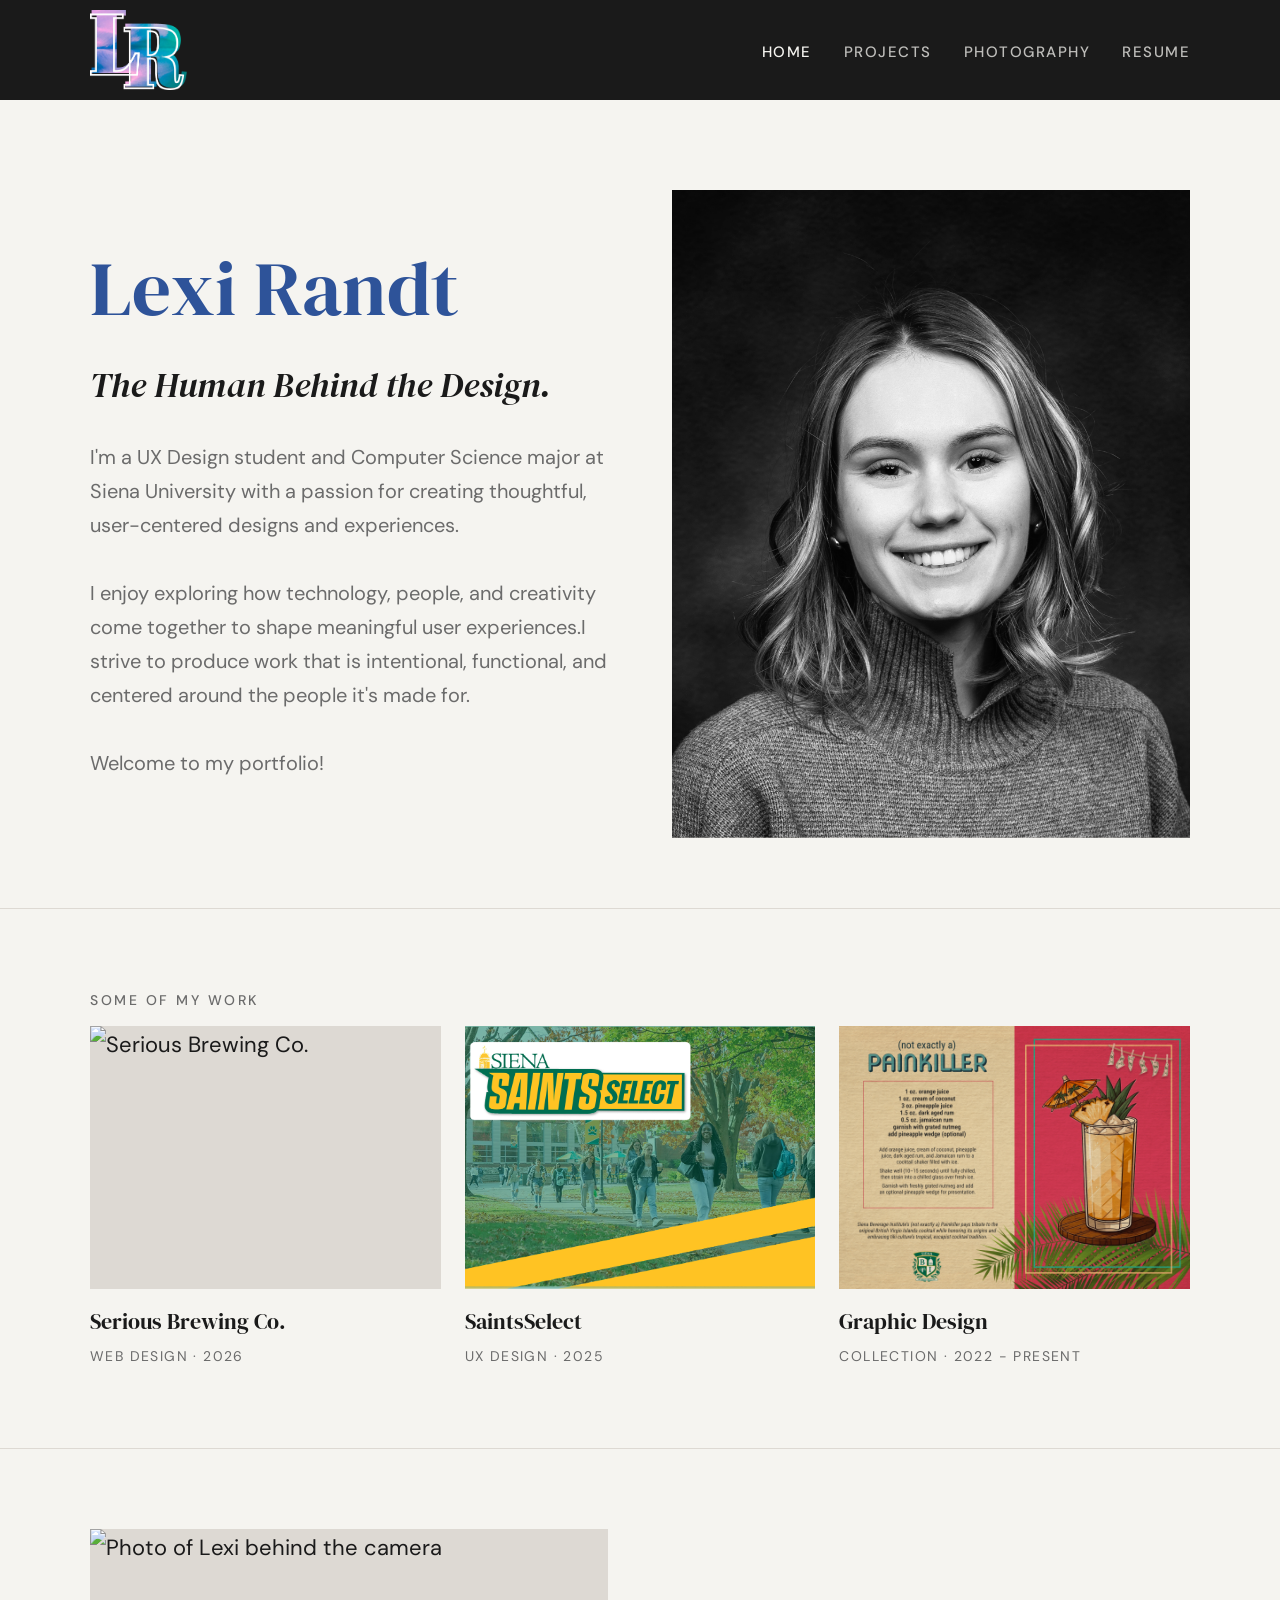
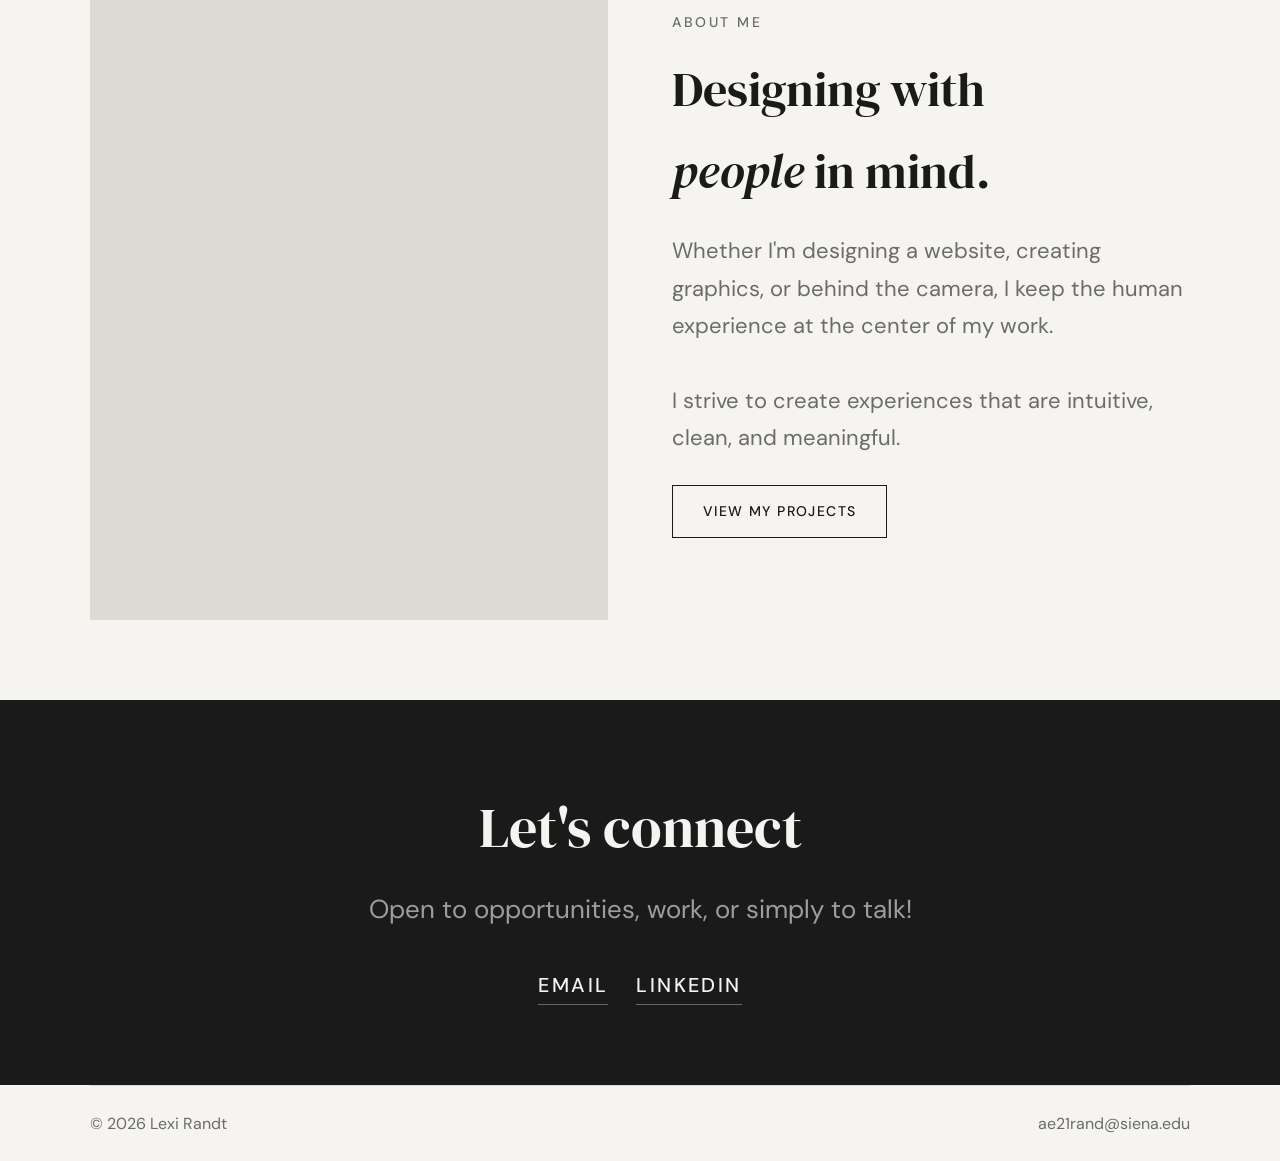
==== commit a75a4695: "Updated & polished various pages." ====
--- a/index.html
+++ b/index.html
@@ -15,11 +15,6 @@
 
 <body>
 
-  <!-- Things to fix:
-   - add e-mail & LinkedIn logos
-   -->
-
-
   <!-- ===================== NAVIGATION ===================== -->
   <nav class="nav">
     <div class="nav__inner">
@@ -31,8 +26,7 @@
 
       <ul class="nav__links" id="navLinks">
         <li><a href="index.html">Home</a></li>
-        <li><a href="projects.html">My work</a></li>
-        <li><a href="graphic-design.html">Design</a></li>
+        <li><a href="projects.html">Projects</a></li>
         <li><a href="photography.html">Photography</a></li>
         <li><a href="randt-resume.html">Resume</a></li>
       </ul>
@@ -51,17 +45,19 @@
       <div class="hero__inner">
 
         <div class="hero__text">
-          <h1 class="hero__name">
-            Hi, I'm<br>
-            <em>Lexi</em>
+          <h1 class="hero__name" style="color: #2E5399">
+            Lexi Randt
           </h1>
-          <p class="hero__tagline">The Person Behind the Design</p>
+          <p class="hero__tagline"><i>The Human Behind the Design.</i></p>
           <p class="hero__bio">
             I'm a UX Design student and Computer Science major at Siena University with a passion for creating
-            thoughtful, user-centered designs and experiences. I enjoy exploring how technology, people, and creativity come
-            together to shape meaningful user experiences.<br><br>
-
-            I strive to produce work that is intentional, functional, and centered around the people it's made for.
+            thoughtful, user-centered designs and experiences.
+            <br><br>
+            I enjoy exploring how technology, people, and creativity come together to shape meaningful user
+            experiences.I strive to produce work that is intentional, functional, and
+            centered around the people it's made for.
+            <br><br>
+            Welcome to my portfolio!
           </p>
         </div>
 
@@ -103,11 +99,11 @@
 
         <a class="work-card" href="justice-center.html">
           <div class="work-card__img">
-            <img src="images/Hero-Images/JC-Hero-Image.webp"
-              alt="MLK Jr. ad for the Justice Center for the Protection of People with Special Needs" />
+            <img src="images/Graphic Design/Tiki - Painkiller.webp"
+              alt="Graphic Design - Tiki Tasting Cocktail Sheet" />
           </div>
-          <h2 class="work-card__title">Agency Work</h2>
-          <p class="work-card__tag">Graphic Design · 2025</p>
+          <h2 class="work-card__title">Graphic Design</h2>
+          <p class="work-card__tag">Collection · 2022 - Present</p>
         </a>
 
       </div>
--- a/style.css
+++ b/style.css
@@ -6,7 +6,7 @@
   --color-bg:       #f5f4f0;
   --color-text:     #1a1a1a;
   --color-muted:    #6b6b6b;
-  --color-accent:   #547ecc;
+  --color-accent:   #2E5399;
   --color-border:   #ddd9d3;
   --color-nav-bg:   #1a1a1a;
   --color-nav-text: #f5f4f0;
@@ -249,7 +249,7 @@
 }
 .hero__name {
   font-family: var(--font-display);
-  font-size: clamp(40px, 6vw, 80px);
+  font-size: clamp(75px, 6vw, 80px);
   font-weight: 400;
   line-height: 1.05;
   margin-bottom: 28px;
@@ -257,7 +257,7 @@
 .hero__name em { font-style: italic; color: var(--color-accent); }
 .hero__tagline {
   font-family: var(--font-display);
-  font-size: clamp(20px, 2.5vw, 30px);
+  font-size: clamp(35px, 2.5vw, 30px);
   font-weight: 400;
   margin-bottom: 24px;
 }
@@ -376,7 +376,7 @@
   margin-bottom: 16px;
 }
 .project-card__desc {
-  font-size: 15px;
+  font-size: 18px;
   color: var(--color-muted);
   line-height: 1.7;
   margin-bottom: 24px;
@@ -417,11 +417,11 @@
   margin-bottom: 32px;
 }
 .project-meta { display: grid; grid-template-columns: 1fr 1fr; gap: 32px; }
-.project-meta__overview { font-size: 18px; color: var(--color-muted); line-height: 1.75; }
-.project-meta__details  { font-size: 16px; color: var(--color-muted); line-height: 1.9; }
+.project-meta__overview { font-size: 20px; color: var(--color-muted); line-height: 1.75; }
+.project-meta__details  { font-size: 18px; color: var(--color-muted); line-height: 1.9; }
 .project-meta__details strong {
   display: block;
-  font-size: 16px;
+  font-size: 18px;
   font-weight: 500;
   letter-spacing: 0.15em;
   text-transform: uppercase;
@@ -507,7 +507,7 @@
 .img-pair__item img { width: 100%; height: 100%; object-fit: cover; }
 
 .img-caption {
-  font-size: 13px;
+  font-size: 18px;
   color: var(--color-muted);
   text-align: center;
   margin-top: -28px;
@@ -565,7 +565,6 @@
   font-size: 22px;
   color: var(--color-muted);
   margin-top: 16px;
-  max-width: 480px;
 }
 
 /* ── Category section ──────────────────────────────────────
@@ -767,7 +766,6 @@
   font-size: 22px;
   color: var(--color-muted);
   margin-top: 16px;
-  max-width: 480px;
 }
 
 
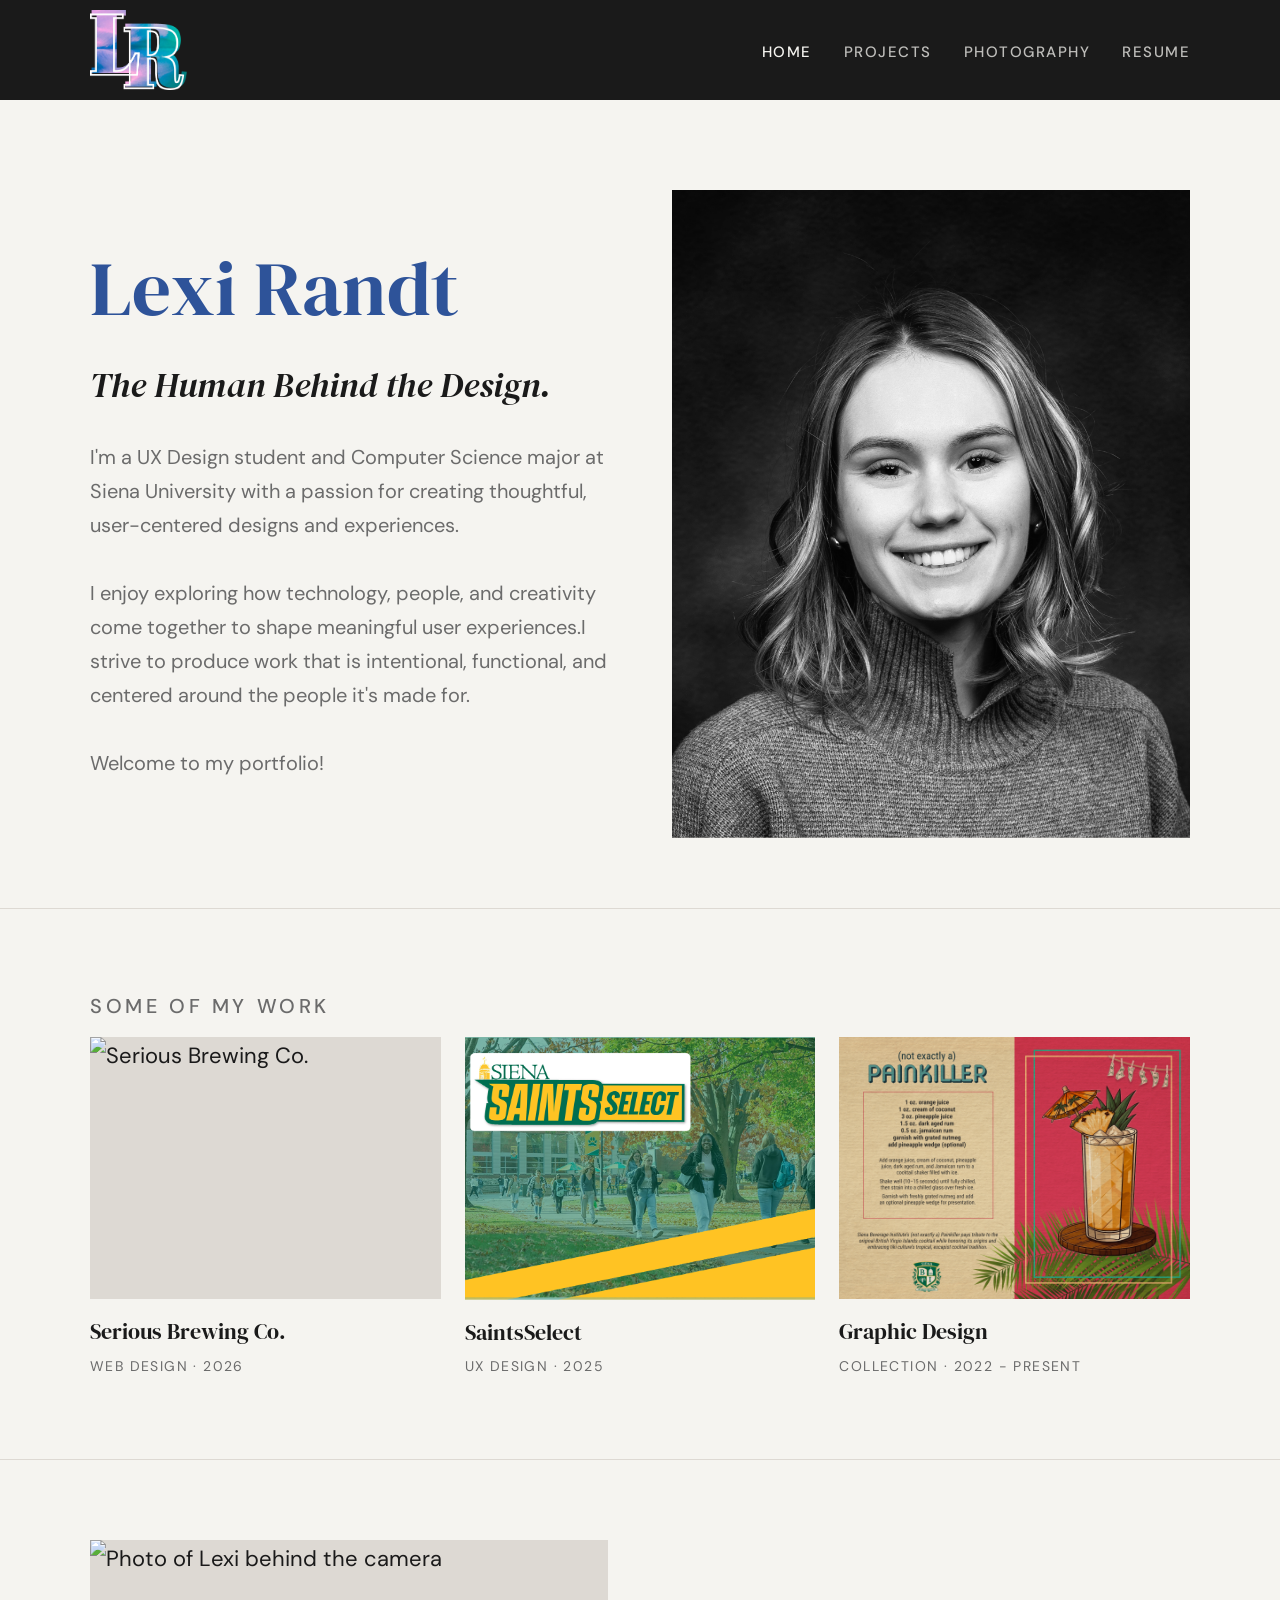
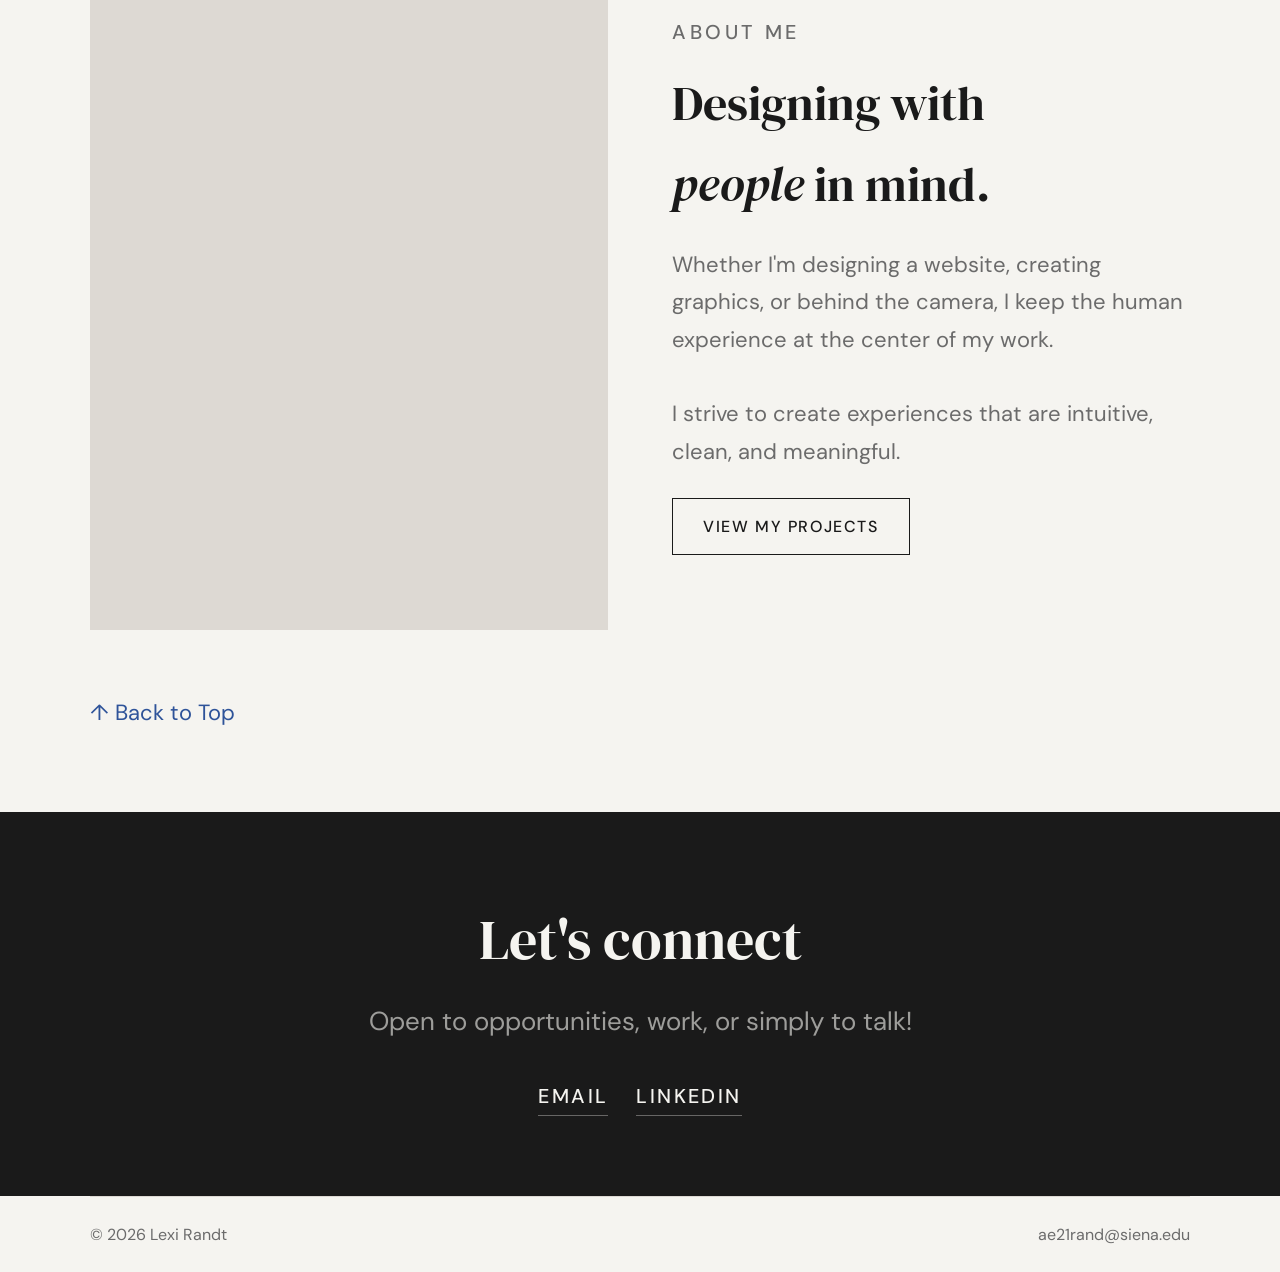
==== commit e7722cdf: "Added "Back to Top"" ====
--- a/index.html
+++ b/index.html
@@ -135,8 +135,11 @@
           <a class="btn" href="projects.html">View my projects</a>
         </div>
 
+        <a href="#" class="back-to-top">↑ Back to Top</a>
+
       </div>
     </div>
+    
   </section>
 
 
--- a/style.css
+++ b/style.css
@@ -46,7 +46,7 @@
 .section        { padding: var(--gap-section) 0; }
 .divider        { border: none; border-top: 1px solid var(--color-border); }
 .label {
-  font-size: 14px;
+  font-size: 20px;
   font-weight: 500;
   letter-spacing: 0.18em;
   text-transform: uppercase;
@@ -134,7 +134,7 @@
 ============================================================ */
 .btn {
   display: inline-block;
-  font-size: 14px;
+  font-size: 16px;
   font-weight: 500;
   letter-spacing: 0.1em;
   text-transform: uppercase;
@@ -317,10 +317,9 @@
   line-height: 1.05;
 }
 .page-header p {
-  font-size: 16px;
+  font-size: 20px;
   color: var(--color-muted);
   margin-top: 16px;
-  max-width: 480px;
 }
 
 
@@ -376,7 +375,7 @@
   margin-bottom: 16px;
 }
 .project-card__desc {
-  font-size: 18px;
+  font-size: 20px;
   color: var(--color-muted);
   line-height: 1.7;
   margin-bottom: 24px;
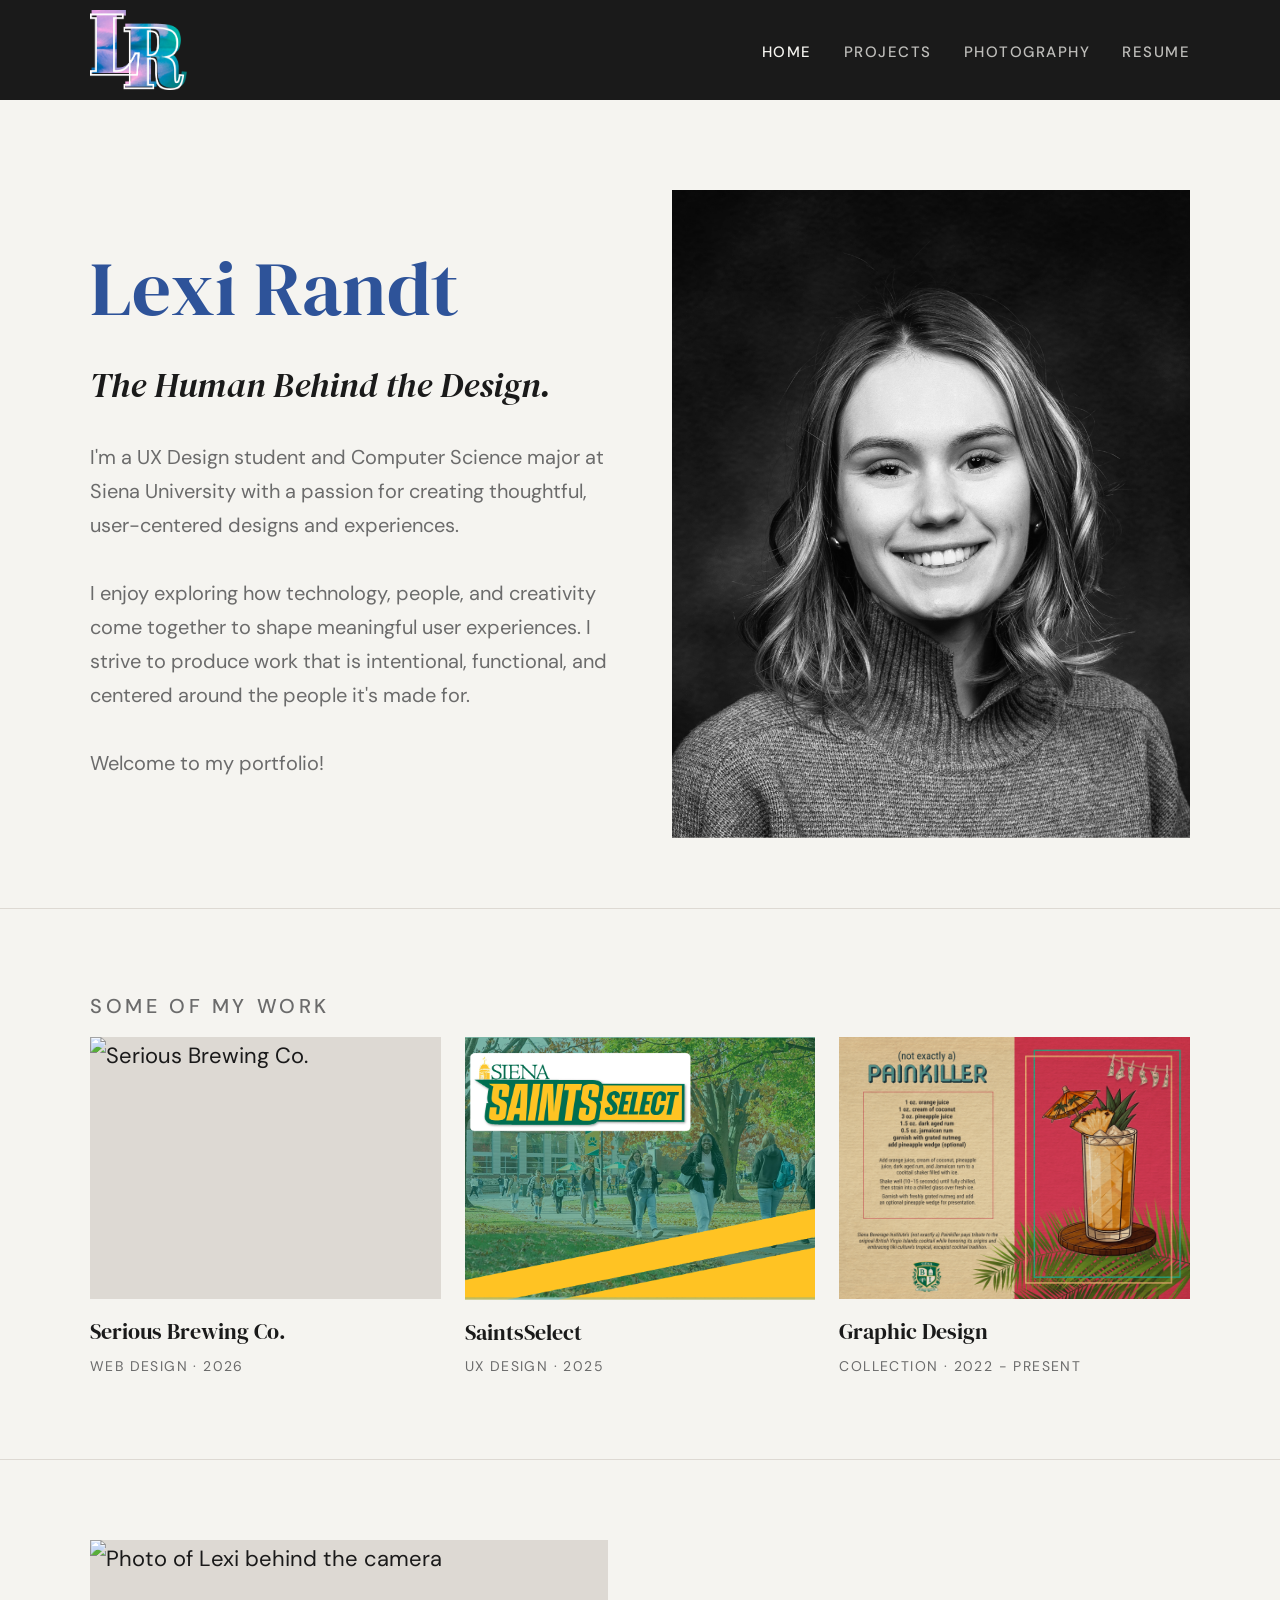
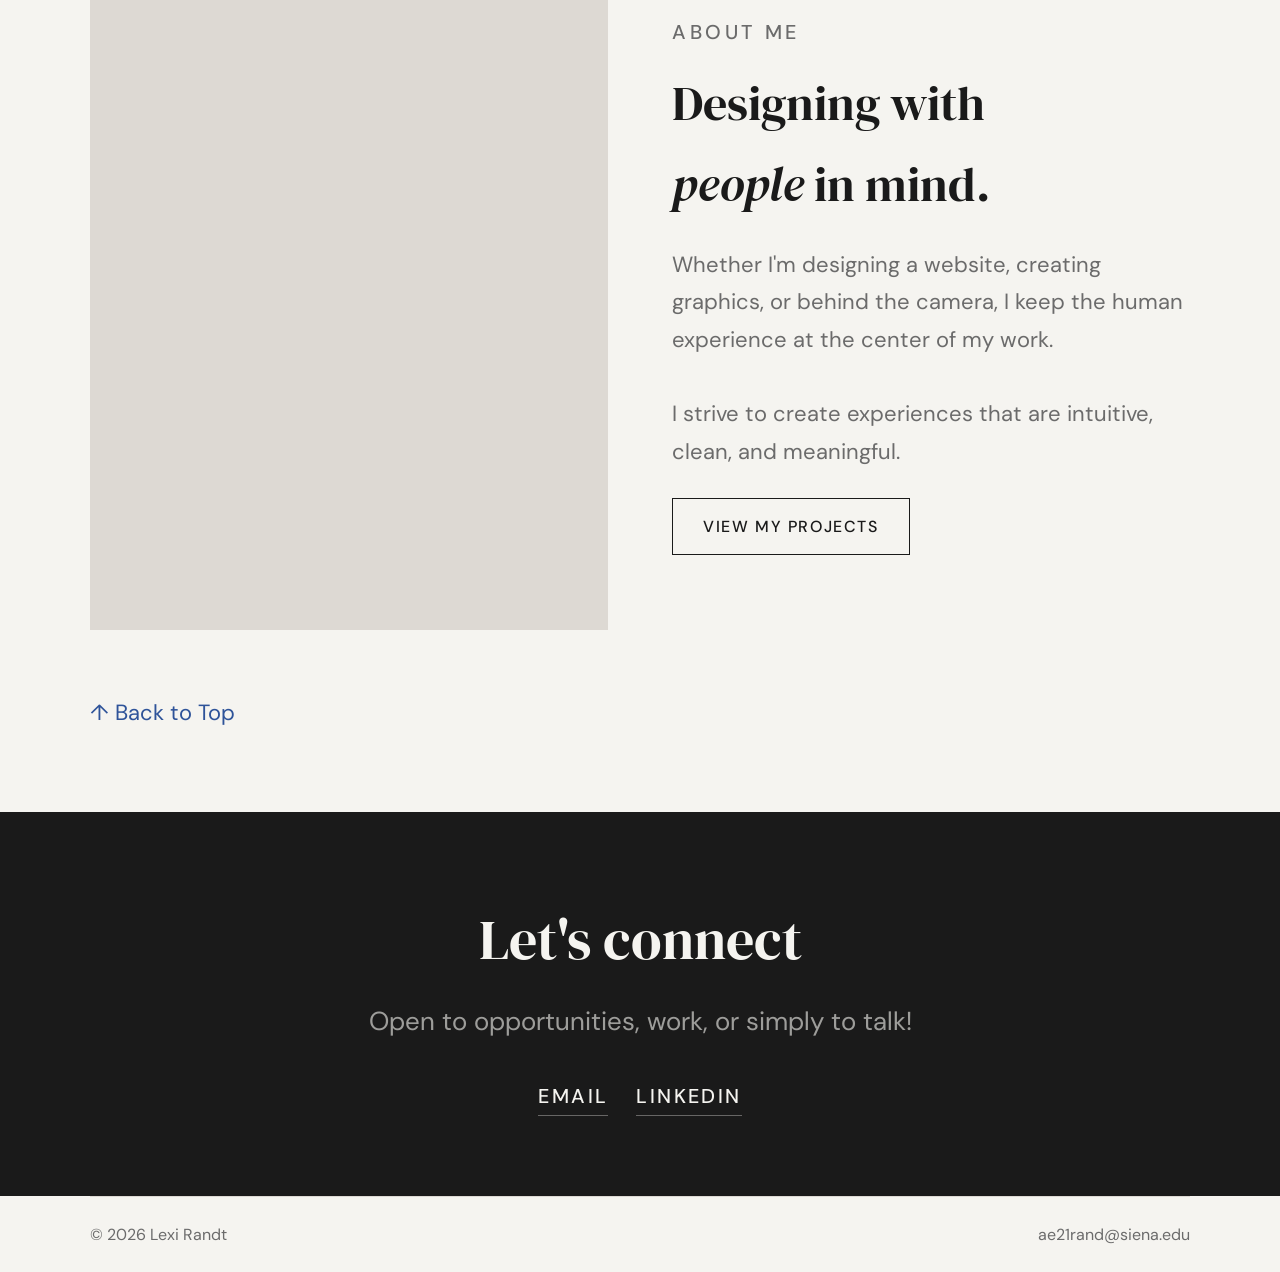
==== commit 2e278dd4: "Updated text" ====
--- a/index.html
+++ b/index.html
@@ -54,7 +54,7 @@
             thoughtful, user-centered designs and experiences.
             <br><br>
             I enjoy exploring how technology, people, and creativity come together to shape meaningful user
-            experiences.I strive to produce work that is intentional, functional, and
+            experiences. I strive to produce work that is intentional, functional, and
             centered around the people it's made for.
             <br><br>
             Welcome to my portfolio!
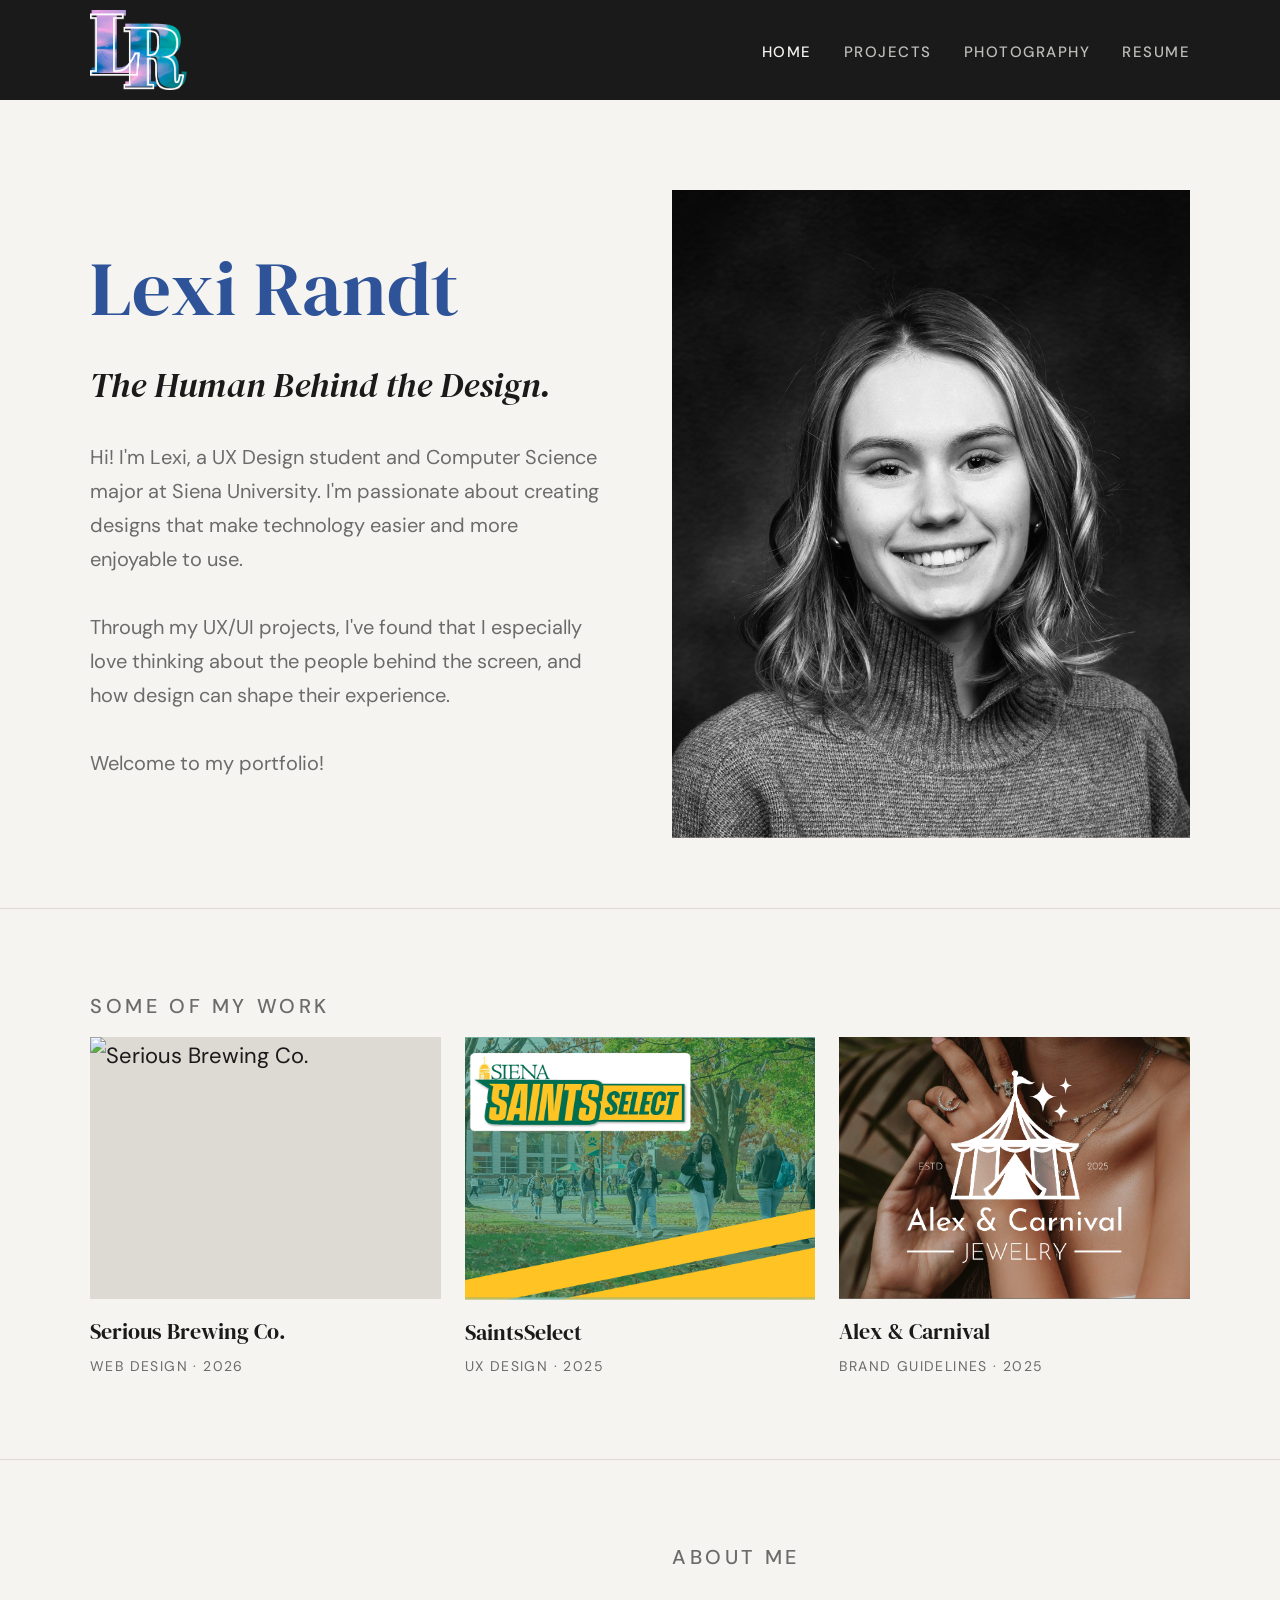
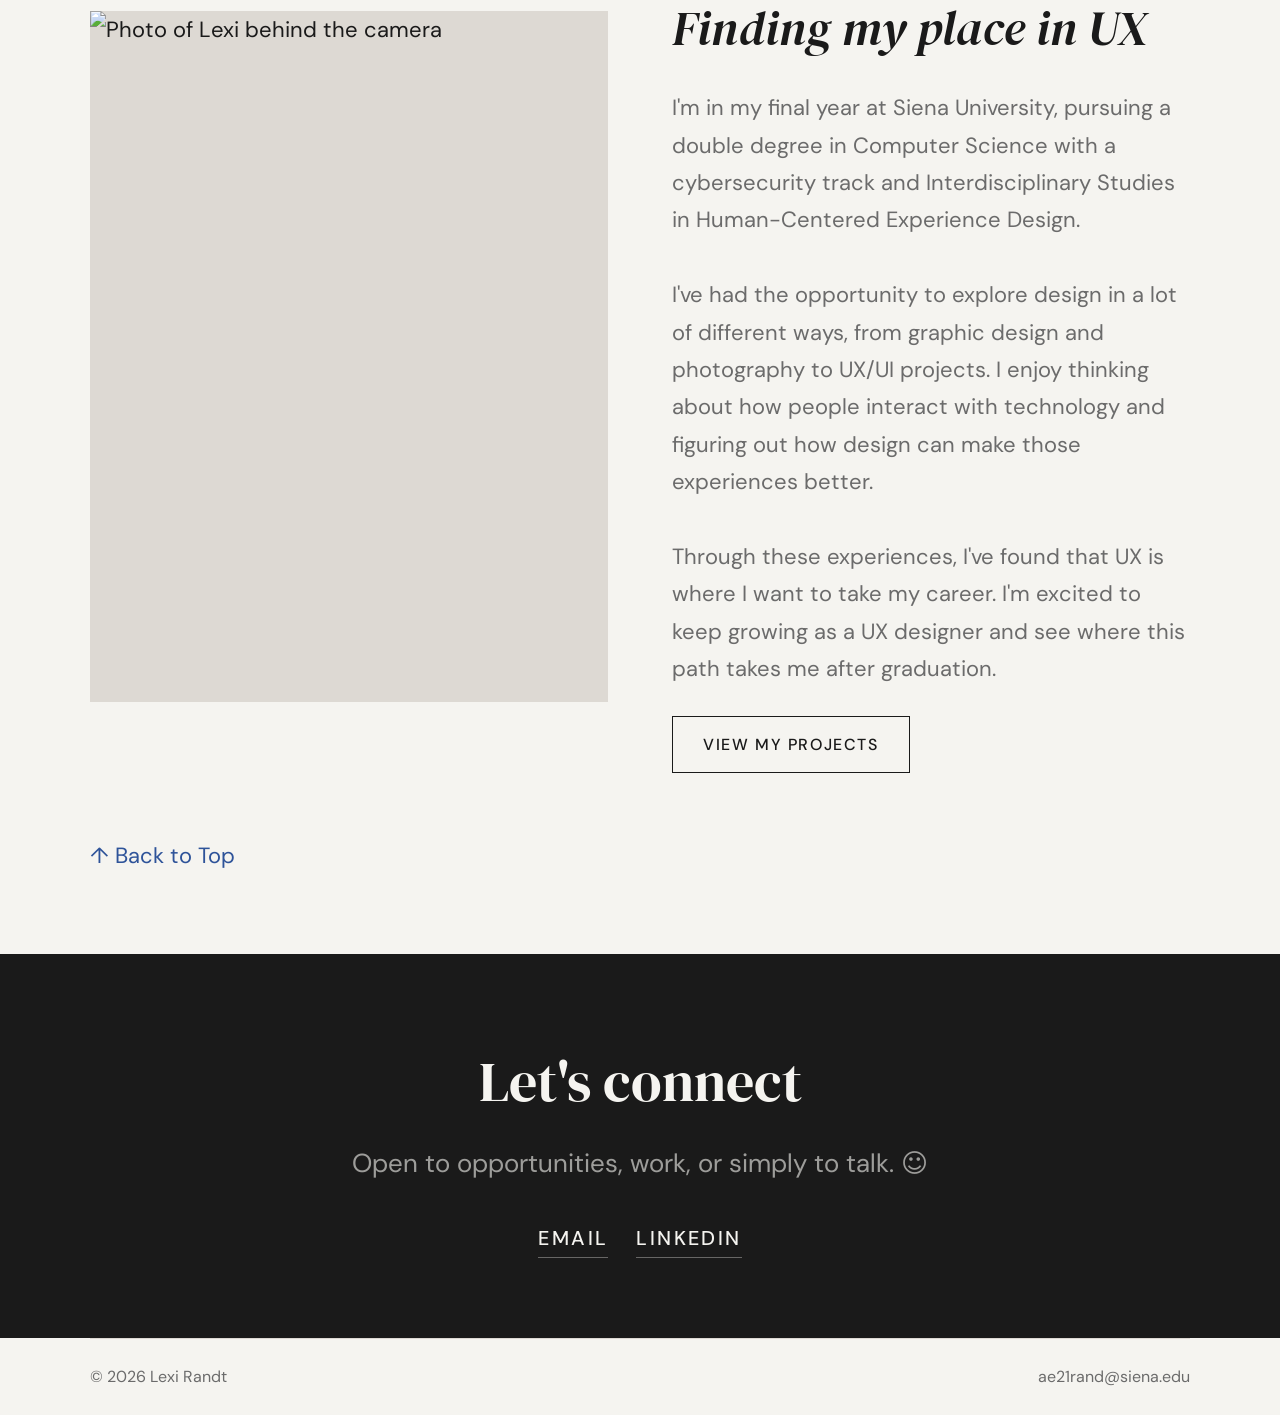
==== commit f13d43cf: "Made changes and added Meadowdale" ====
--- a/index.html
+++ b/index.html
@@ -50,12 +50,11 @@
           </h1>
           <p class="hero__tagline"><i>The Human Behind the Design.</i></p>
           <p class="hero__bio">
-            I'm a UX Design student and Computer Science major at Siena University with a passion for creating
-            thoughtful, user-centered designs and experiences.
+            Hi! I'm Lexi, a UX Design student and Computer Science major at Siena University. I'm passionate
+            about creating designs that make technology easier and more enjoyable to use.
             <br><br>
-            I enjoy exploring how technology, people, and creativity come together to shape meaningful user
-            experiences. I strive to produce work that is intentional, functional, and
-            centered around the people it's made for.
+            Through my UX/UI projects, I've found that I
+            especially love thinking about the people behind the screen, and how design can shape their experience.
             <br><br>
             Welcome to my portfolio!
           </p>
@@ -97,13 +96,12 @@
           <p class="work-card__tag">UX Design · 2025</p>
         </a>
 
-        <a class="work-card" href="justice-center.html">
+        <a class="work-card" href="alex-carnival.html">
           <div class="work-card__img">
-            <img src="images/Graphic Design/Tiki - Painkiller.webp"
-              alt="Graphic Design - Tiki Tasting Cocktail Sheet" />
+            <img src="images/Hero-Images/alexcarnival.webp" alt="Alex & Carnival - Brand Guidelines" />
           </div>
-          <h2 class="work-card__title">Graphic Design</h2>
-          <p class="work-card__tag">Collection · 2022 - Present</p>
+          <h2 class="work-card__title">Alex & Carnival</h2>
+          <p class="work-card__tag">Brand Guidelines · 2025</p>
         </a>
 
       </div>
@@ -127,10 +125,17 @@
 
         <div>
           <p class="label">About Me</p>
-          <h2 class="about__heading">Designing with <br> <i>people</i> in mind.</h2>
+          <h2 class="about__heading"><i>Finding my place in UX</i></h2>
           <p class="about__body">
-            Whether I'm designing a website, creating graphics, or behind the camera, I keep the human experience at
-            the center of my work.<br><br> I strive to create experiences that are intuitive, clean, and meaningful.
+            I'm in my final year at Siena University, pursuing a double degree in Computer Science with a cybersecurity
+            track and Interdisciplinary Studies in Human-Centered Experience Design.
+            <br><br>
+            I've had the opportunity to explore design in a lot of different ways, from graphic design and photography
+            to UX/UI projects. I enjoy thinking about how
+            people interact with technology and figuring out how design can make those experiences better.
+            <br><br>
+            Through these experiences, I've found that UX is where I want to take my career. I'm excited
+            to keep growing as a UX designer and see where this path takes me after graduation.
           </p>
           <a class="btn" href="projects.html">View my projects</a>
         </div>
@@ -139,7 +144,7 @@
 
       </div>
     </div>
-    
+
   </section>
 
 
@@ -147,7 +152,7 @@
   <section class="connect">
     <div class="container">
       <h2 class="connect__heading">Let's connect</h2>
-      <p class="connect__sub">Open to opportunities, work, or simply to talk!</p>
+      <p class="connect__sub">Open to opportunities, work, or simply to talk. ☺ </p>
       <div class="connect__links">
         <a class="connect__link" href="mailto:ae21rand@siena.edu">Email</a>
         <a class="connect__link" href="https://www.linkedin.com/in/lexi-r-291688350" target="_blank">LinkedIn</a>
--- a/style.css
+++ b/style.css
@@ -417,7 +417,7 @@
 }
 .project-meta { display: grid; grid-template-columns: 1fr 1fr; gap: 32px; }
 .project-meta__overview { font-size: 20px; color: var(--color-muted); line-height: 1.75; }
-.project-meta__details  { font-size: 18px; color: var(--color-muted); line-height: 1.9; }
+.project-meta__details  { font-size: 20px; color: var(--color-muted); line-height: 1.9; }
 .project-meta__details strong {
   display: block;
   font-size: 18px;
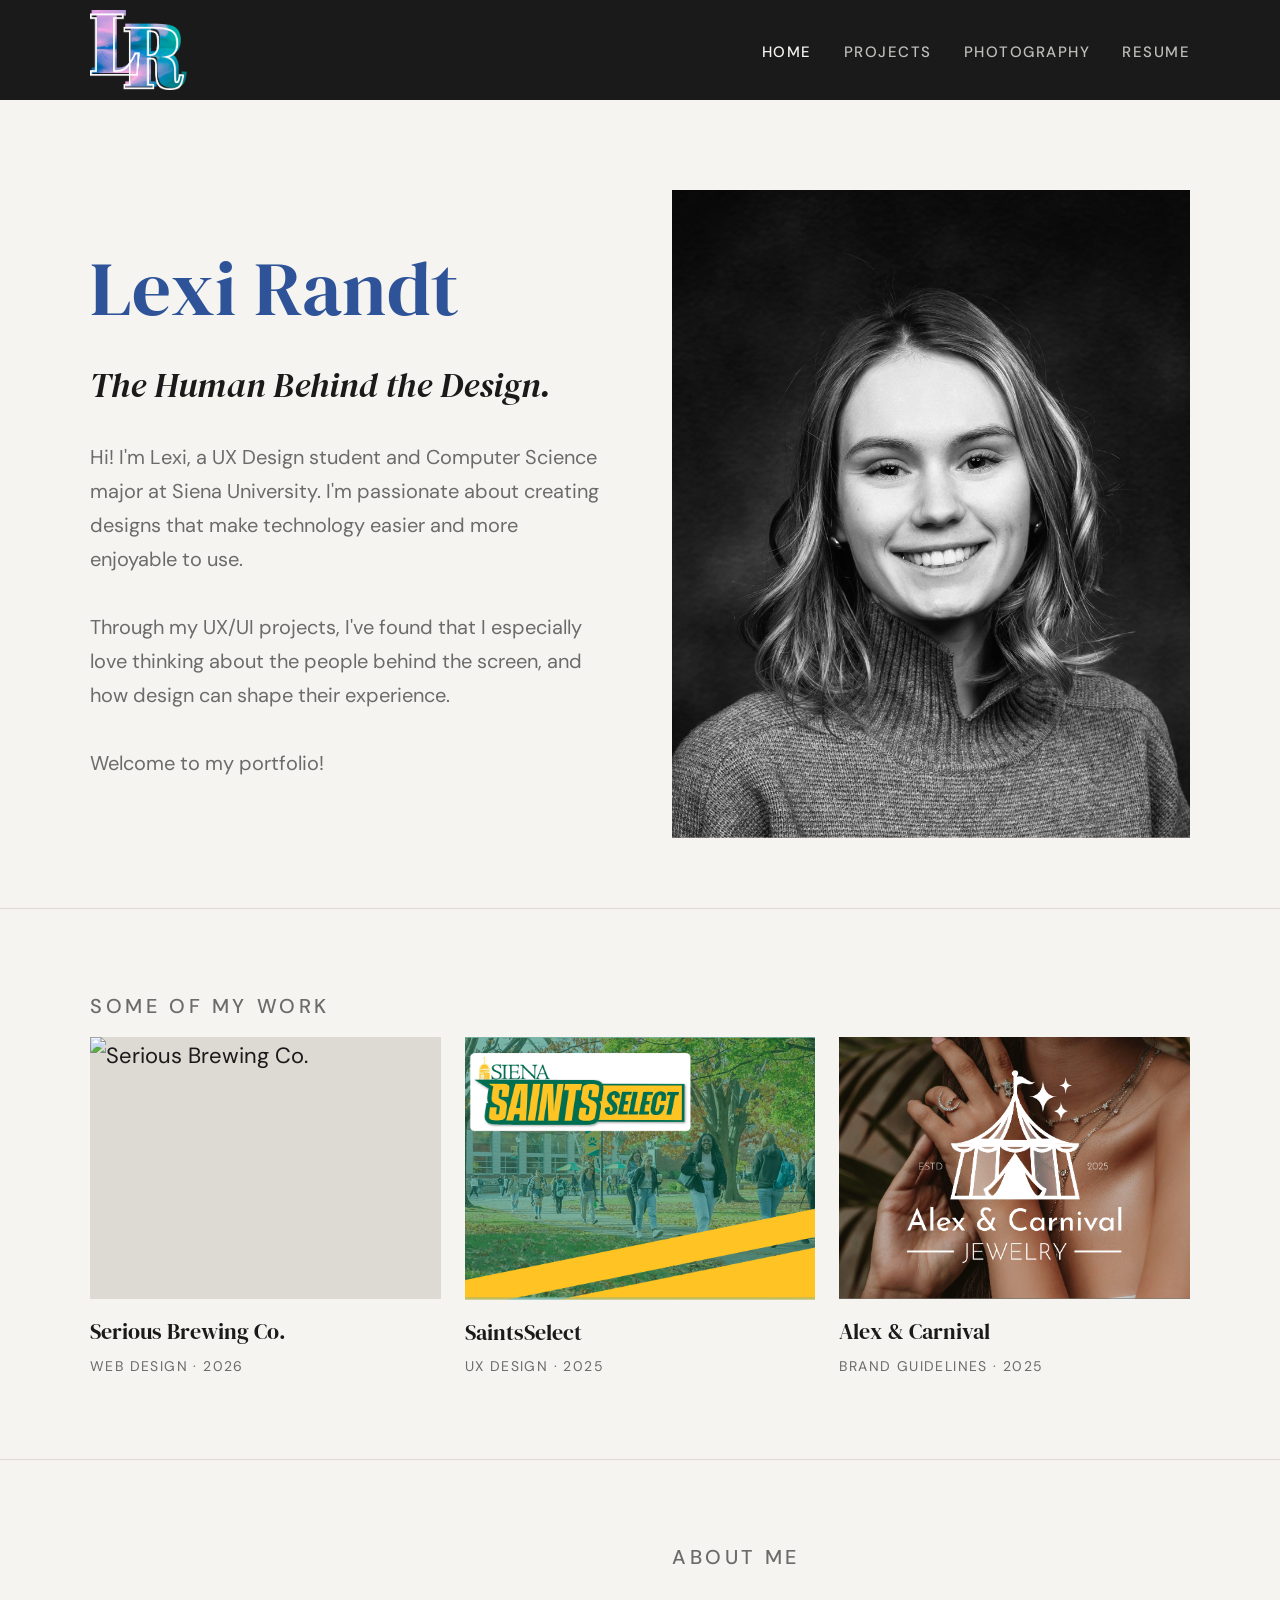
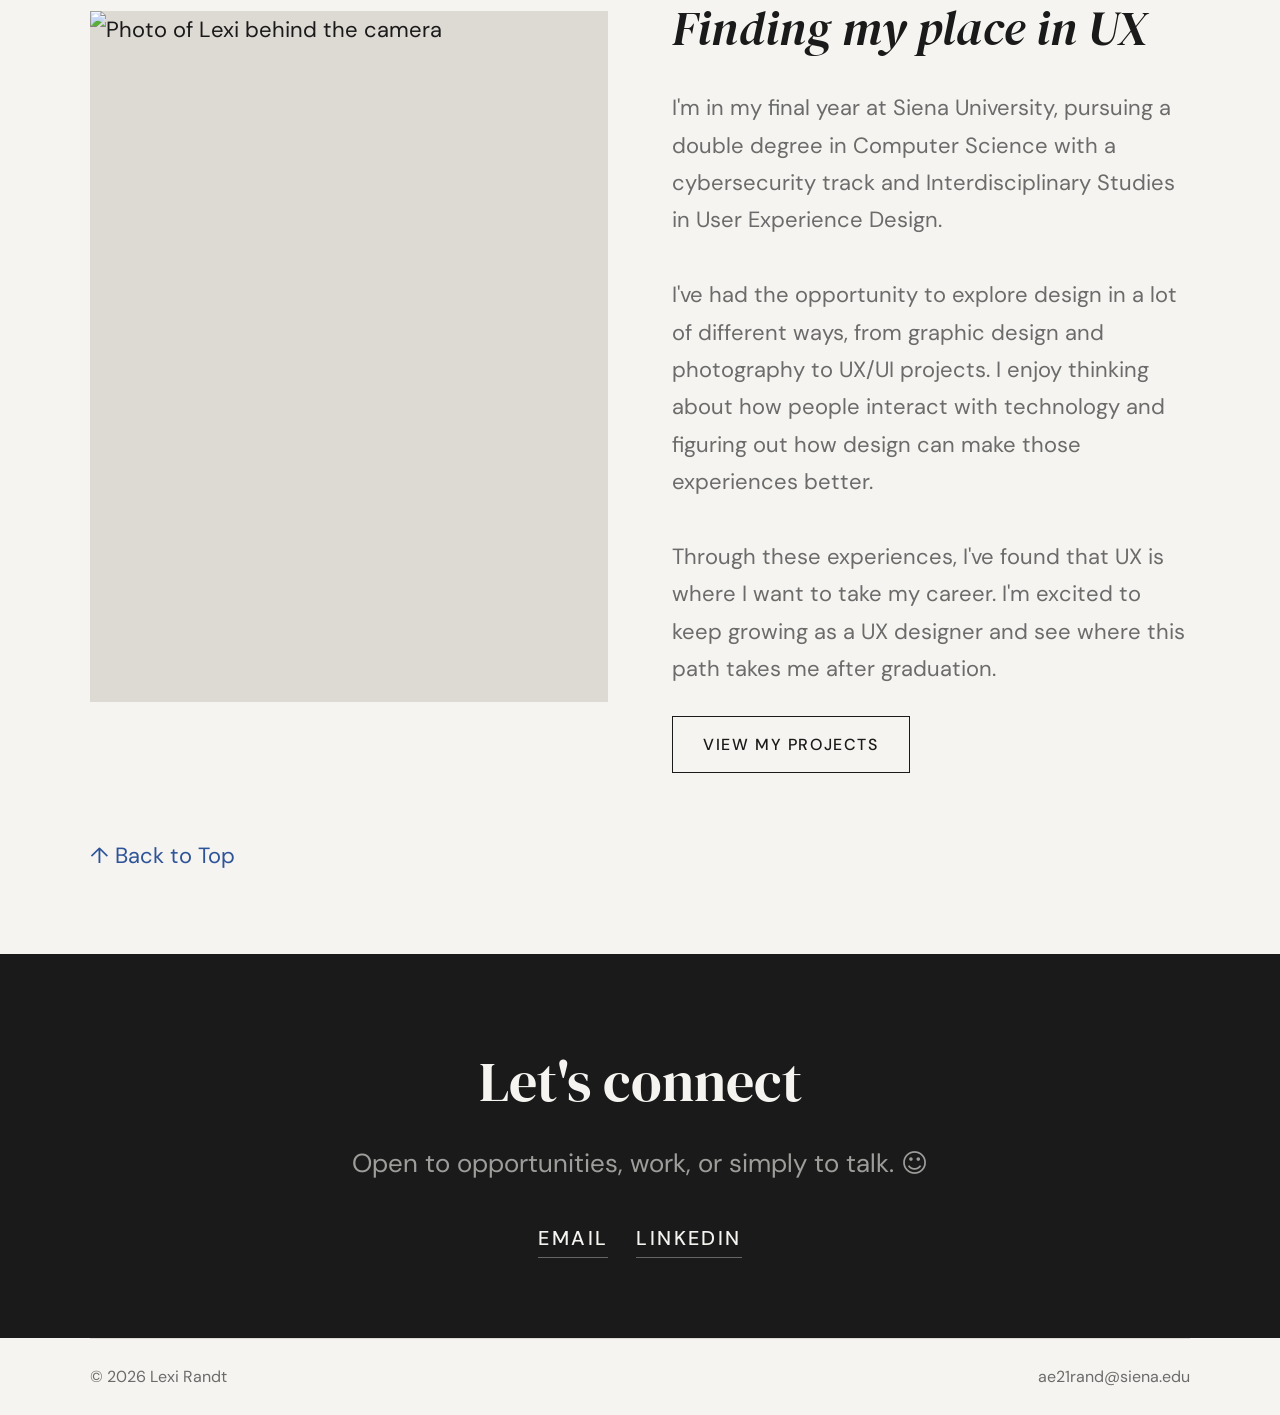
==== commit 38df78f9: ""UX Design"" ====
--- a/index.html
+++ b/index.html
@@ -128,7 +128,7 @@
           <h2 class="about__heading"><i>Finding my place in UX</i></h2>
           <p class="about__body">
             I'm in my final year at Siena University, pursuing a double degree in Computer Science with a cybersecurity
-            track and Interdisciplinary Studies in Human-Centered Experience Design.
+            track and Interdisciplinary Studies in User Experience Design.
             <br><br>
             I've had the opportunity to explore design in a lot of different ways, from graphic design and photography
             to UX/UI projects. I enjoy thinking about how
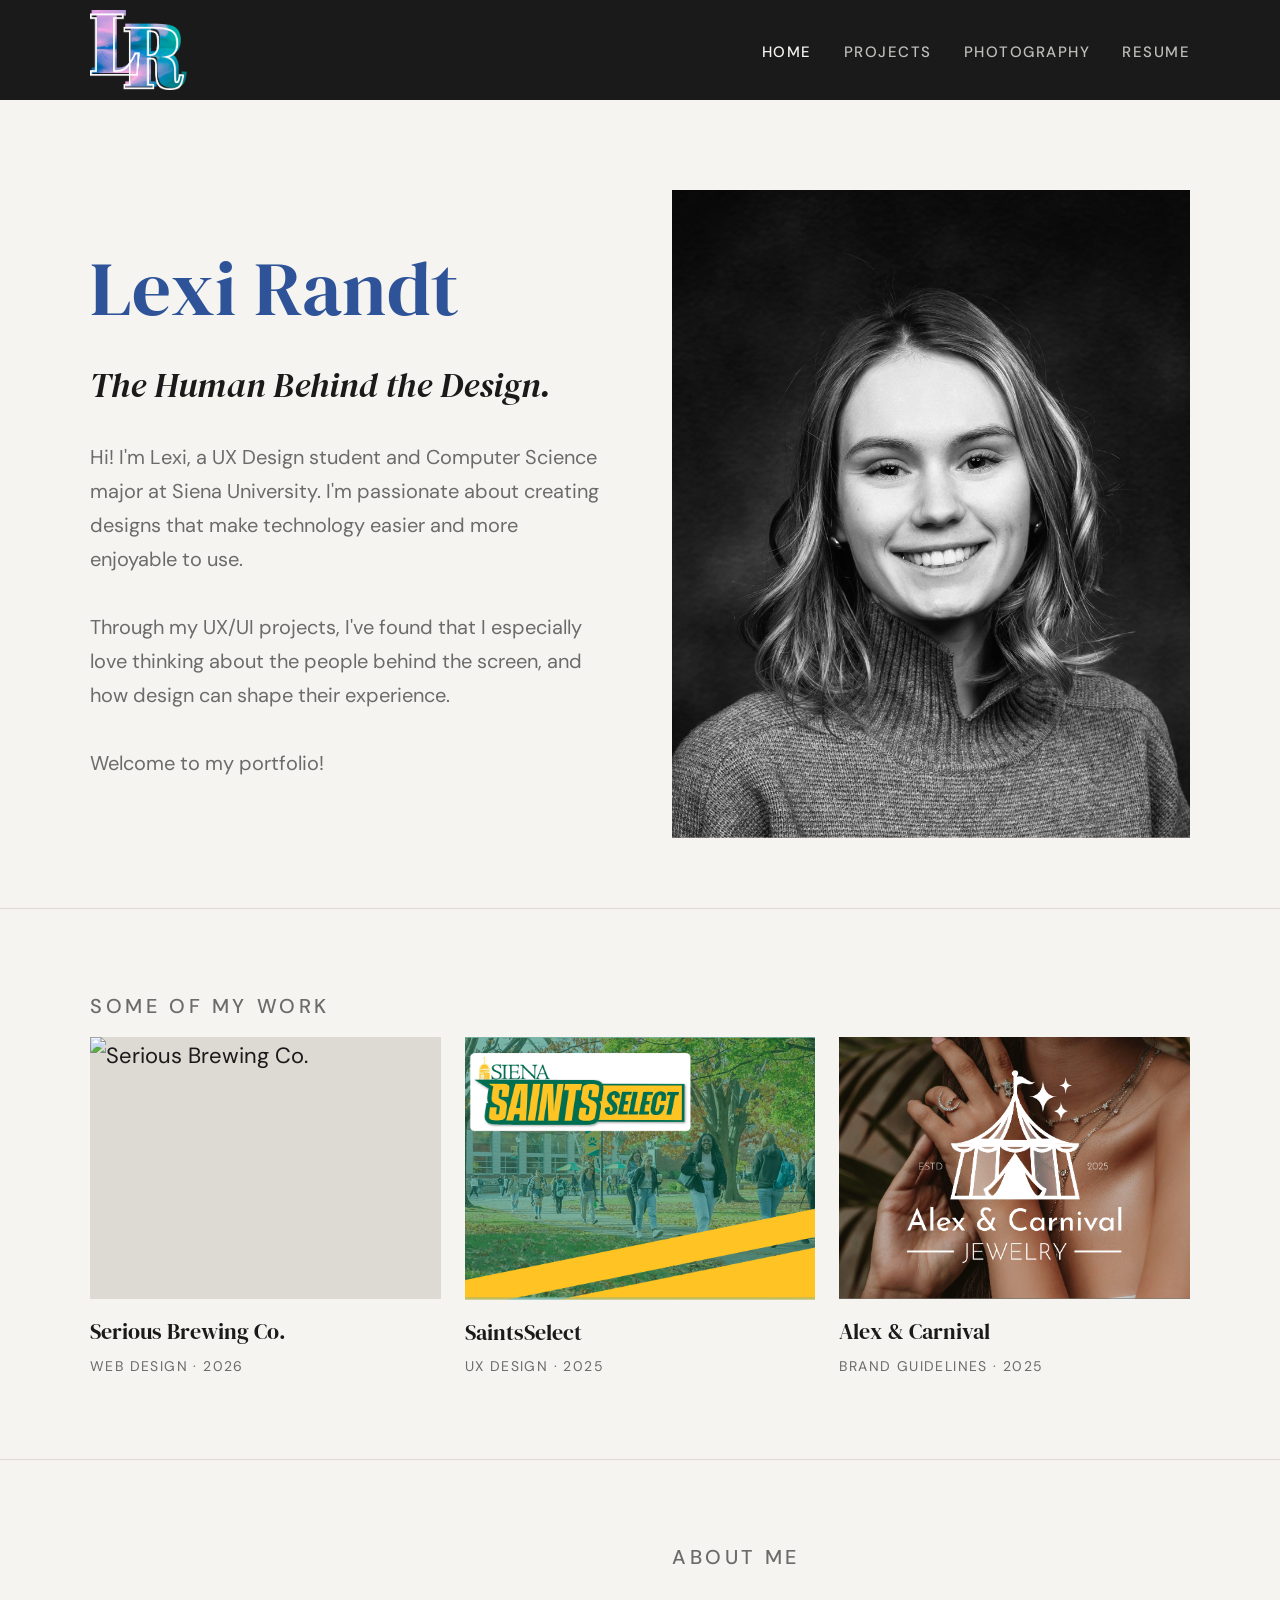
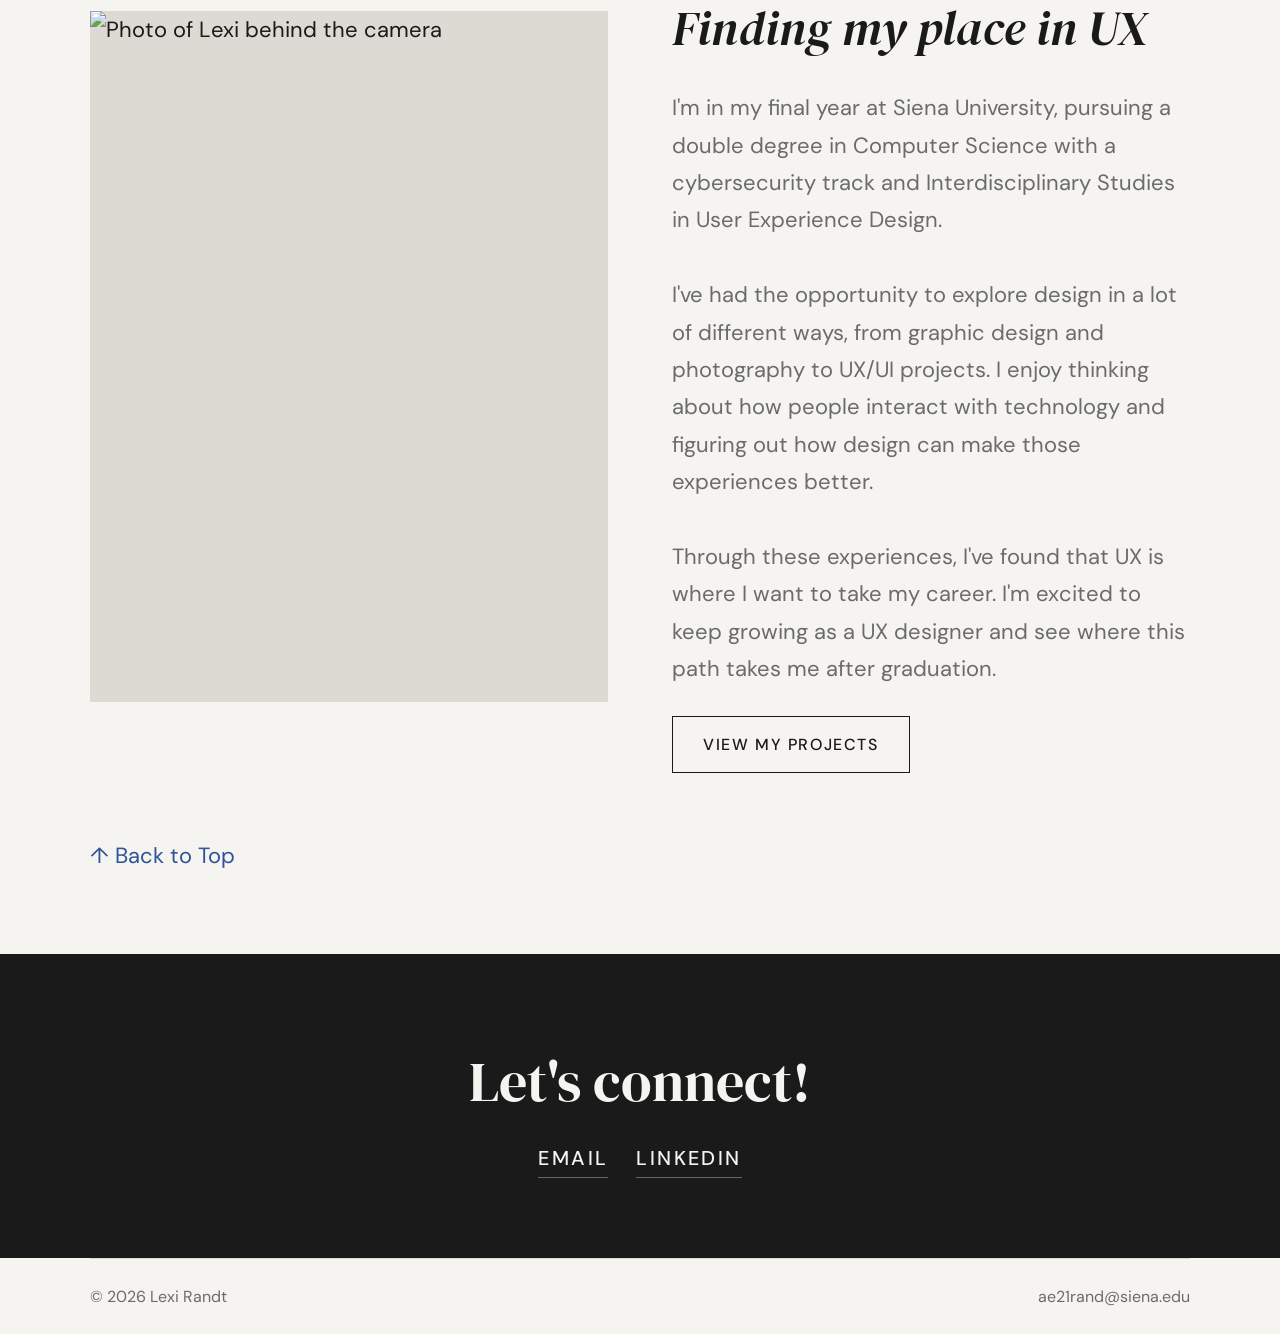
==== commit cb952c9a: ""Let's connect!"" ====
--- a/index.html
+++ b/index.html
@@ -151,8 +151,7 @@
   <!-- ===================== CONNECT ===================== -->
   <section class="connect">
     <div class="container">
-      <h2 class="connect__heading">Let's connect</h2>
-      <p class="connect__sub">Open to opportunities, work, or simply to talk. ☺ </p>
+      <h2 class="connect__heading">Let's connect!</h2>
       <div class="connect__links">
         <a class="connect__link" href="mailto:ae21rand@siena.edu">Email</a>
         <a class="connect__link" href="https://www.linkedin.com/in/lexi-r-291688350" target="_blank">LinkedIn</a>
